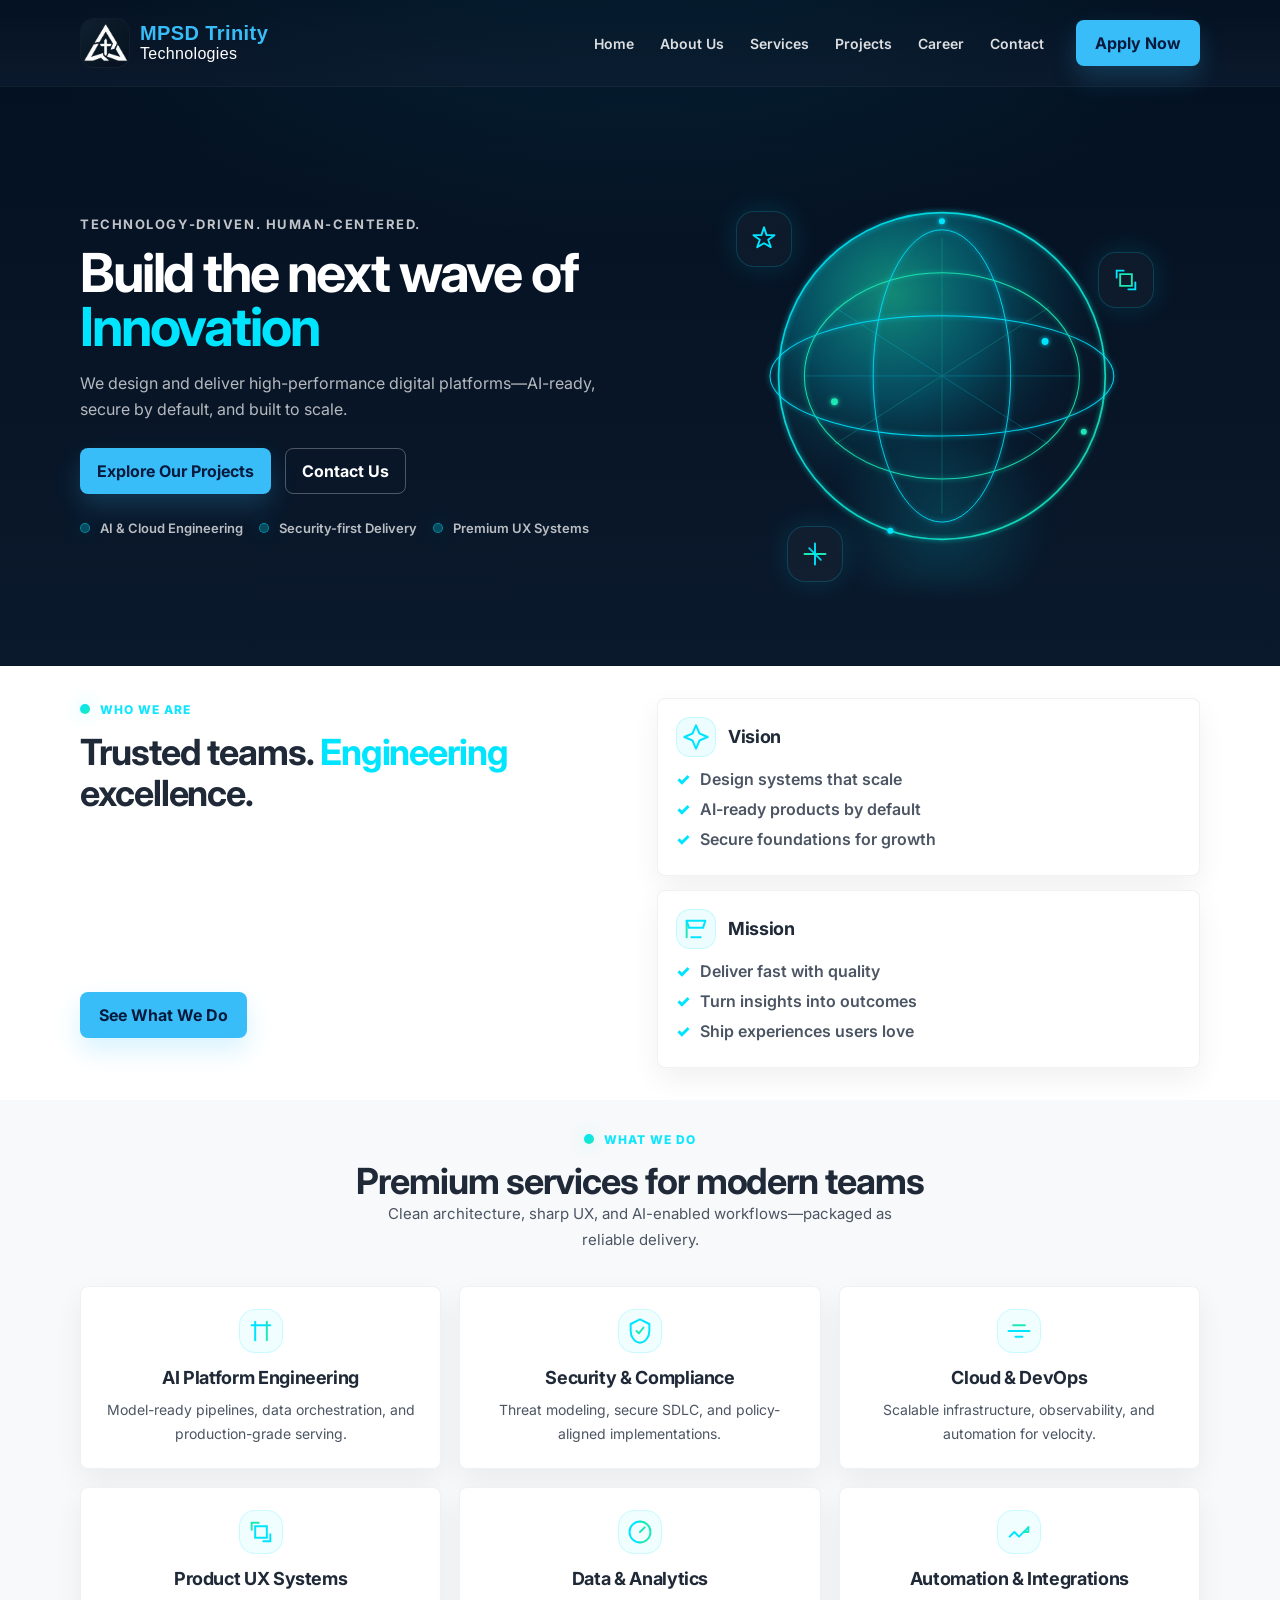
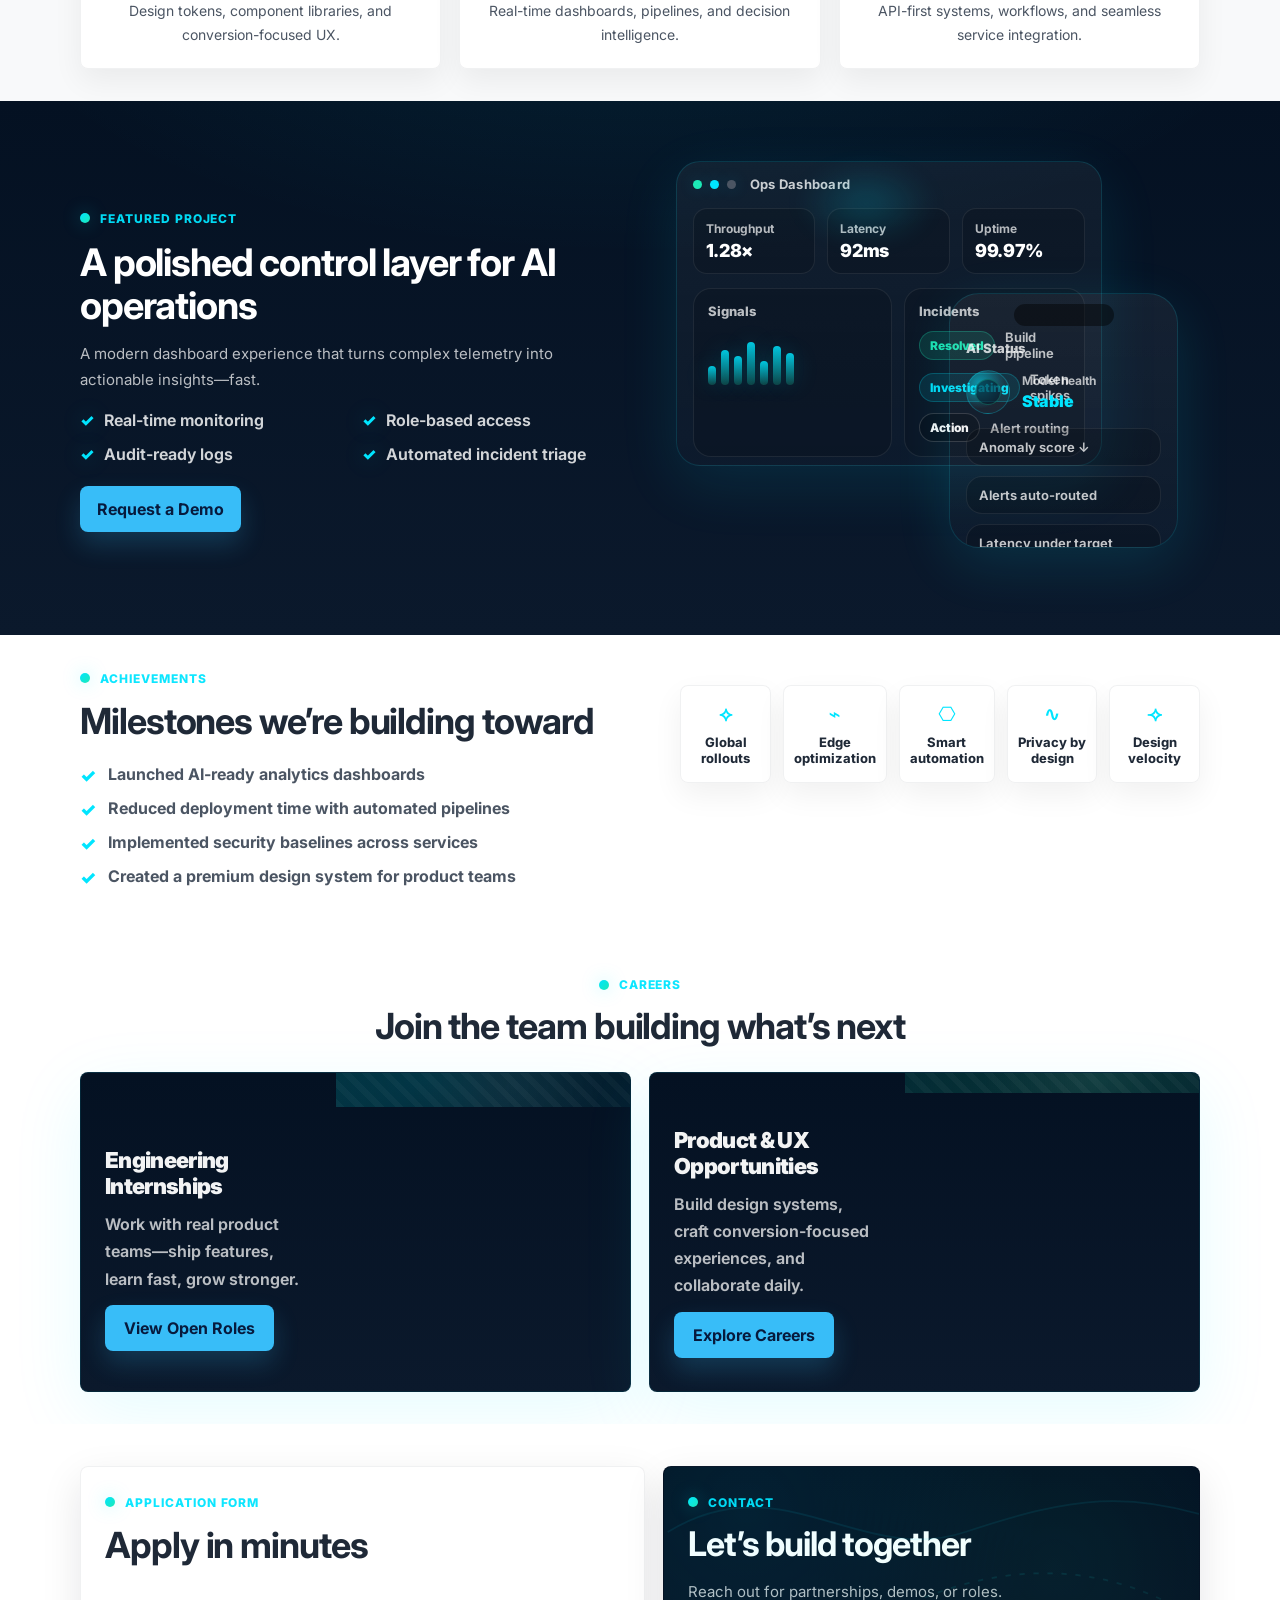
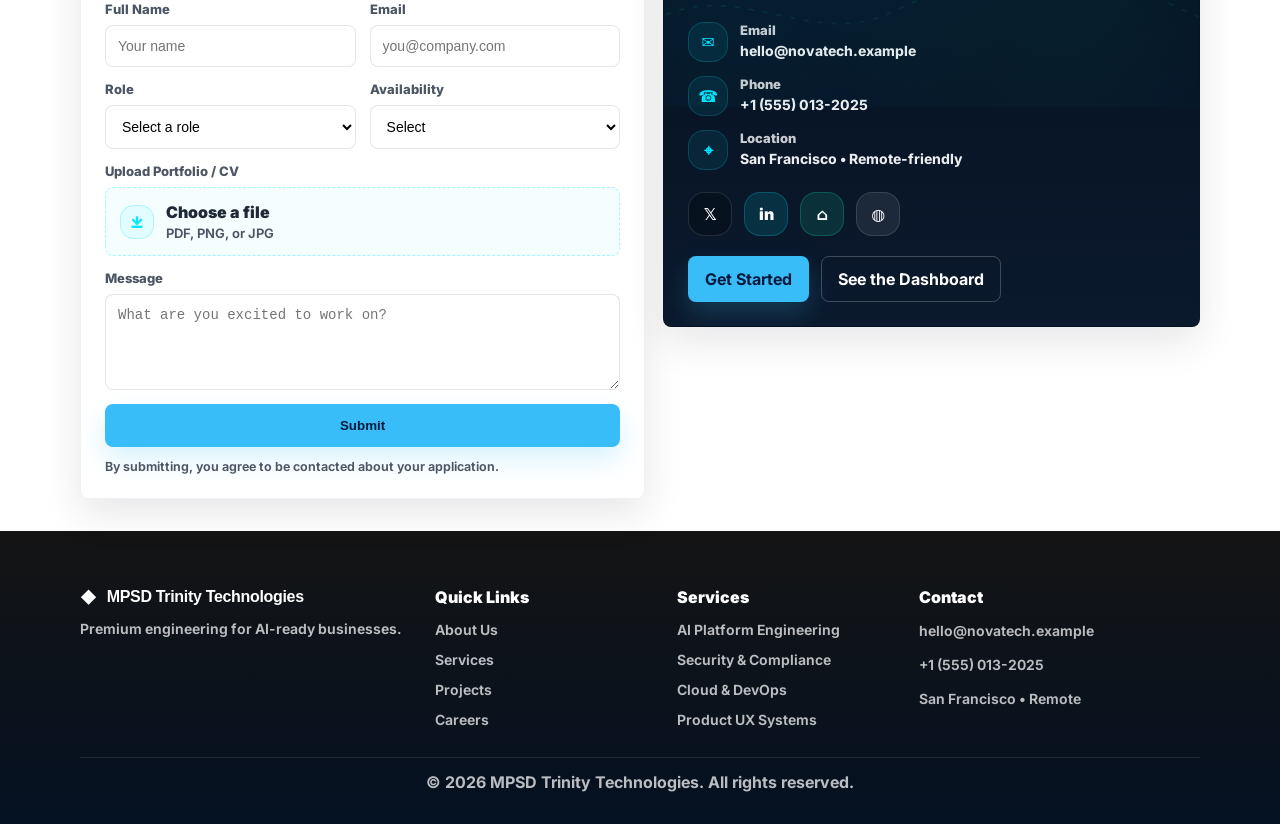
==== index.html @ 8c12c0b0 "Add files via upload" ====
<!doctype html>
<html lang="en">
<head>
  <meta charset="UTF-8" />
  <meta name="viewport" content="width=device-width, initial-scale=1.0" />
  <meta name="description" content="Technology-driven company — premium, clean, high-converting landing page." />

<title>NovaTech — Innovation Platform</title>

  <!-- Fonts -->
  <link rel="preconnect" href="https://fonts.googleapis.com" />
  <link rel="preconnect" href="https://fonts.gstatic.com" crossorigin />
  <link href="https://fonts.googleapis.com/css2?family=Inter:wght@400;500;600;700;800&display=swap" rel="stylesheet" />

  <link rel="stylesheet" href="./styles.css" />
</head>
<body>
  <!-- Header -->
  <header class="site-header section--dark" id="top">
    <div class="container header-inner">
      <!-- Mobile-first header: [Hamburger] [Logo placeholder] [Name] [Apply Now] -->
      <nav class="nav" aria-label="Primary">
        <button class="nav-toggle" type="button" aria-label="Open menu" aria-expanded="false">☰</button>

        <!-- Desktop menu -->
        <ul class="nav-links" role="list">
          <li><a href="#home" class="nav-link">Home</a></li>
          <li><a href="#about" class="nav-link">About Us</a></li>
          <li><a href="#services" class="nav-link">Services</a></li>
          <li><a href="#projects" class="nav-link">Projects</a></li>
          <li><a href="#careers" class="nav-link">Career</a></li>
          <li><a href="#contact" class="nav-link">Contact</a></li>
        </ul>
      </nav>

      <a class="brand" href="#home" aria-label="MPSD Trinity Technologies Home">
        <img class="brand-logo-img" src="logo.png" alt="NSPD Trinity Academy logo" />

        <span class="brand-name">
          <span class="brand-line brand-line--primary">MPSD Trinity</span>
          <span class="brand-line brand-line--secondary">Technologies</span>
        </span>
      </a>


      <a class="btn btn--primary btn--header" href="#apply">Apply Now</a>
    </div>
  </header>


  <!-- Hero -->
  <section class="section section--dark" id="home">
    <div class="container hero">
      <div class="hero-left">
        <div class="kicker">Technology-driven. Human-centered.</div>
        <h1 class="hero-title">
          Build the next wave of <span class="accent">Innovation</span>
        </h1>
        <p class="hero-subtitle">
          We design and deliver high-performance digital platforms—AI-ready, secure by default, and built to scale.
        </p>

        <div class="hero-actions">
          <a class="btn btn--primary" href="#projects">Explore Our Projects</a>
          <a class="btn btn--ghost" href="#contact">Contact Us</a>
        </div>

        <div class="hero-trust" aria-label="Highlights">
          <div class="trust-item"><span class="trust-dot" aria-hidden="true"></span>AI & Cloud Engineering</div>
          <div class="trust-item"><span class="trust-dot" aria-hidden="true"></span>Security-first Delivery</div>
          <div class="trust-item"><span class="trust-dot" aria-hidden="true"></span>Premium UX Systems</div>
        </div>
      </div>

      <div class="hero-right" aria-label="Glowing tech graphic">
        <div class="globe-wrap">
          <!-- Neon abstract globe + orbit lines -->
          <svg class="globe" viewBox="0 0 600 600" role="img" aria-label="Globe graphic">
            <defs>
              <radialGradient id="g1" cx="35%" cy="25%" r="70%">
                <stop offset="0%" stop-color="#1DE9B6" stop-opacity="0.55" />
                <stop offset="45%" stop-color="#00E5FF" stop-opacity="0.25" />
                <stop offset="100%" stop-color="#041122" stop-opacity="0" />
              </radialGradient>
              <linearGradient id="stroke" x1="0" y1="0" x2="1" y2="1">
                <stop offset="0%" stop-color="#00E5FF" />
                <stop offset="100%" stop-color="#1DE9B6" />
              </linearGradient>
              <filter id="glow">
                <feGaussianBlur stdDeviation="3" result="blur" />
                <feMerge>
                  <feMergeNode in="blur" />
                  <feMergeNode in="SourceGraphic" />
                </feMerge>
              </filter>
            </defs>

            <circle cx="300" cy="300" r="190" fill="url(#g1)" />
            <circle cx="300" cy="300" r="190" fill="none" stroke="url(#stroke)" stroke-width="2" opacity="0.9" filter="url(#glow)" />

            <!-- Latitude/longitude rings -->
            <g opacity="0.9" filter="url(#glow)">
              <ellipse cx="300" cy="300" rx="200" ry="70" fill="none" stroke="#00E5FF" stroke-width="1.2" />
              <ellipse cx="300" cy="300" rx="160" ry="120" fill="none" stroke="#1DE9B6" stroke-width="1.2" />
              <ellipse cx="300" cy="300" rx="80" ry="170" fill="none" stroke="#00E5FF" stroke-width="1.1" />
            </g>

            <!-- Orbit particles -->
            <g filter="url(#glow)">
              <circle cx="420" cy="260" r="4" fill="#00E5FF" />
              <circle cx="175" cy="330" r="4" fill="#1DE9B6" />
              <circle cx="300" cy="120" r="3.5" fill="#00E5FF" />
              <circle cx="465" cy="365" r="3.5" fill="#1DE9B6" />
              <circle cx="240" cy="480" r="3.5" fill="#00E5FF" />
            </g>

            <!-- Tech grid -->
            <g opacity="0.25">
              <path d="M140 300H460" stroke="#00E5FF" stroke-width="1" />
              <path d="M300 140V460" stroke="#1DE9B6" stroke-width="1" />
              <path d="M175 220L425 380" stroke="#00E5FF" stroke-width="1" />
              <path d="M425 220L175 380" stroke="#1DE9B6" stroke-width="1" />
            </g>
          </svg>

          <!-- Floating AI/tech icons -->
          <div class="float-icon i-1" aria-hidden="true">
            <svg width="28" height="28" viewBox="0 0 24 24" fill="none" xmlns="http://www.w3.org/2000/svg">
              <path d="M12 2l2.2 6.7H21l-5.4 3.9L17.8 19 12 15.6 6.2 19l2.2-6.4L3 8.7h6.8L12 2z" stroke="#00E5FF" stroke-width="1.6" stroke-linejoin="round" />
            </svg>
          </div>
          <div class="float-icon i-2" aria-hidden="true">
            <svg width="28" height="28" viewBox="0 0 24 24" fill="none" xmlns="http://www.w3.org/2000/svg">
              <path d="M7 7h10v10H7V7z" stroke="#1DE9B6" stroke-width="1.6" />
              <path d="M4 10V4h6" stroke="#00E5FF" stroke-width="1.6" stroke-linecap="round" />
              <path d="M20 14v6h-6" stroke="#00E5FF" stroke-width="1.6" stroke-linecap="round" />
            </svg>
          </div>
          <div class="float-icon i-3" aria-hidden="true">
            <svg width="28" height="28" viewBox="0 0 24 24" fill="none" xmlns="http://www.w3.org/2000/svg">
              <path d="M12 3v18" stroke="#00E5FF" stroke-width="1.6" stroke-linecap="round" />
              <path d="M3 12h18" stroke="#1DE9B6" stroke-width="1.6" stroke-linecap="round" />
              <path d="M7 7l10 10" stroke="#00E5FF" stroke-width="1.6" stroke-linecap="round" opacity="0.9" />
            </svg>
          </div>

          <!-- subtle neon base -->
          <div class="neon-base" aria-hidden="true"></div>
        </div>
      </div>
    </div>
  </section>

  <!-- About Us -->
  <section class="section section--light" id="about">
    <div class="container about">
      <div class="about-left">
        <div class="section-label"><span class="accent-dot"></span> Who We Are</div>
        <h2 class="section-title section-title--dark">
          Trusted teams. <span class="accent">Engineering</span> excellence.
        </h2>
        <p class="body body--dark">
          We’re a technology-driven company focused on building modern platforms and products.
          Our approach blends premium design, pragmatic architecture, and AI-ready engineering.
        </p>
        <p class="body body--dark">
          From discovery to launch, we help organizations move faster—without compromising security, reliability, or user experience.
        </p>

        <div class="about-actions">
          <a class="btn btn--primary" href="#services">See What We Do</a>
        </div>
      </div>

      <div class="about-right" role="list" aria-label="Vision and Mission cards">
        <div class="info-card">
          <div class="info-card-top">
            <div class="line-icon" aria-hidden="true">
              <svg width="28" height="28" viewBox="0 0 24 24" fill="none" xmlns="http://www.w3.org/2000/svg">
                <path d="M12 2l3 7 7 3-7 3-3 7-3-7-7-3 7-3 3-7z" stroke="#00E5FF" stroke-width="1.7" stroke-linejoin="round" />
              </svg>
            </div>
            <h3 class="info-card-title">Vision</h3>
          </div>
          <ul class="check-list">
            <li><span class="check">✓</span>Design systems that scale</li>
            <li><span class="check">✓</span>AI-ready products by default</li>
            <li><span class="check">✓</span>Secure foundations for growth</li>
          </ul>
        </div>

        <div class="info-card">
          <div class="info-card-top">
            <div class="line-icon" aria-hidden="true">
              <svg width="28" height="28" viewBox="0 0 24 24" fill="none" xmlns="http://www.w3.org/2000/svg">
                <path d="M4 19V5" stroke="#1DE9B6" stroke-width="1.7" stroke-linecap="round"/>
                <path d="M4 5h16l-2 6H6l-2-6z" stroke="#00E5FF" stroke-width="1.7" stroke-linejoin="round"/>
                <path d="M8 19h8" stroke="#00E5FF" stroke-width="1.7" stroke-linecap="round"/>
              </svg>
            </div>
            <h3 class="info-card-title">Mission</h3>
          </div>
          <ul class="check-list">
            <li><span class="check">✓</span>Deliver fast with quality</li>
            <li><span class="check">✓</span>Turn insights into outcomes</li>
            <li><span class="check">✓</span>Ship experiences users love</li>
          </ul>
        </div>
      </div>
    </div>
  </section>

  <!-- Services -->
  <section class="section section--offwhite" id="services">
    <div class="container">
      <div class="center-head">
        <div class="section-label section-label--center"><span class="accent-dot"></span> What We Do</div>
        <h2 class="section-title section-title--dark">Premium services for modern teams</h2>
        <p class="body body--dark" style="max-width: 62ch; margin: 0 auto;">
          Clean architecture, sharp UX, and AI-enabled workflows—packaged as reliable delivery.
        </p>
      </div>

      <div class="grid-3 services-grid" role="list" aria-label="Services">
        <div class="feature-card" role="listitem">
          <div class="line-icon line-icon--c">
            <svg width="28" height="28" viewBox="0 0 24 24" fill="none" xmlns="http://www.w3.org/2000/svg">
              <path d="M4 7h16M7 4v16" stroke="#00E5FF" stroke-width="1.7" stroke-linecap="round"/>
              <path d="M17 4v16" stroke="#1DE9B6" stroke-width="1.7" stroke-linecap="round"/>
            </svg>
          </div>
          <h3 class="feature-title">AI Platform Engineering</h3>
          <p class="feature-desc">Model-ready pipelines, data orchestration, and production-grade serving.</p>
        </div>

        <div class="feature-card" role="listitem">
          <div class="line-icon line-icon--c">
            <svg width="28" height="28" viewBox="0 0 24 24" fill="none" xmlns="http://www.w3.org/2000/svg">
              <path d="M12 2l8 4v6c0 5-3.5 10-8 10S4 17 4 12V6l8-4z" stroke="#00E5FF" stroke-width="1.7" stroke-linejoin="round"/>
              <path d="M9 12l2 2 4-5" stroke="#1DE9B6" stroke-width="1.7" stroke-linecap="round" stroke-linejoin="round"/>
            </svg>
          </div>
          <h3 class="feature-title">Security & Compliance</h3>
          <p class="feature-desc">Threat modeling, secure SDLC, and policy-aligned implementations.</p>
        </div>

        <div class="feature-card" role="listitem">
          <div class="line-icon line-icon--c">
            <svg width="28" height="28" viewBox="0 0 24 24" fill="none" xmlns="http://www.w3.org/2000/svg">
              <path d="M3 12h18" stroke="#00E5FF" stroke-width="1.7" stroke-linecap="round"/>
              <path d="M7 7h10" stroke="#1DE9B6" stroke-width="1.7" stroke-linecap="round"/>
              <path d="M9 17h6" stroke="#00E5FF" stroke-width="1.7" stroke-linecap="round"/>
            </svg>
          </div>
          <h3 class="feature-title">Cloud & DevOps</h3>
          <p class="feature-desc">Scalable infrastructure, observability, and automation for velocity.</p>
        </div>

        <div class="feature-card" role="listitem">
          <div class="line-icon line-icon--c">
            <svg width="28" height="28" viewBox="0 0 24 24" fill="none" xmlns="http://www.w3.org/2000/svg">
              <path d="M7 7h10v10H7V7z" stroke="#00E5FF" stroke-width="1.7"/>
              <path d="M4 10V4h6" stroke="#1DE9B6" stroke-width="1.7" stroke-linecap="round"/>
              <path d="M20 14v6h-6" stroke="#00E5FF" stroke-width="1.7" stroke-linecap="round"/>
            </svg>
          </div>
          <h3 class="feature-title">Product UX Systems</h3>
          <p class="feature-desc">Design tokens, component libraries, and conversion-focused UX.</p>
        </div>

        <div class="feature-card" role="listitem">
          <div class="line-icon line-icon--c">
            <svg width="28" height="28" viewBox="0 0 24 24" fill="none" xmlns="http://www.w3.org/2000/svg">
              <path d="M12 3a9 9 0 0 0 0 18" stroke="#00E5FF" stroke-width="1.7" stroke-linecap="round"/>
              <path d="M12 3a9 9 0 0 1 0 18" stroke="#1DE9B6" stroke-width="1.7" stroke-linecap="round"/>
              <path d="M12 12l4-4" stroke="#1DE9B6" stroke-width="1.7" stroke-linecap="round"/>
            </svg>
          </div>
          <h3 class="feature-title">Data & Analytics</h3>
          <p class="feature-desc">Real-time dashboards, pipelines, and decision intelligence.</p>
        </div>

        <div class="feature-card" role="listitem">
          <div class="line-icon line-icon--c">
            <svg width="28" height="28" viewBox="0 0 24 24" fill="none" xmlns="http://www.w3.org/2000/svg">
              <path d="M4 16l4-4 4 4 8-8" stroke="#00E5FF" stroke-width="1.7" stroke-linecap="round" stroke-linejoin="round"/>
              <path d="M20 8v4h-4" stroke="#1DE9B6" stroke-width="1.7" stroke-linecap="round" stroke-linejoin="round"/>
            </svg>
          </div>
          <h3 class="feature-title">Automation & Integrations</h3>
          <p class="feature-desc">API-first systems, workflows, and seamless service integration.</p>
        </div>
      </div>
    </div>
  </section>

  <!-- Featured Project -->
  <section class="section section--dark" id="projects">
    <div class="container project">
      <div class="project-left">
        <div class="section-label"><span class="accent-dot"></span> Featured Project</div>
        <h2 class="section-title">A polished control layer for AI operations</h2>
        <p class="body body--light">
          A modern dashboard experience that turns complex telemetry into actionable insights—fast.
        </p>

        <div class="bullet-grid" role="list" aria-label="Project benefits">
          <div class="bullet-item"><span class="check check--glow">✓</span>Real-time monitoring</div>
          <div class="bullet-item"><span class="check check--glow">✓</span>Role-based access</div>
          <div class="bullet-item"><span class="check check--glow">✓</span>Audit-ready logs</div>
          <div class="bullet-item"><span class="check check--glow">✓</span>Automated incident triage</div>
        </div>

        <div class="project-actions">
          <a class="btn btn--primary" href="#apply">Request a Demo</a>
        </div>
      </div>

      <div class="project-right" aria-label="Product mockup">
        <div class="mockup-stack">
          <div class="mockup laptop" aria-hidden="true">
            <div class="mockup-topbar">
              <span class="dot" style="background:#1DE9B6"></span>
              <span class="dot" style="background:#00E5FF"></span>
              <span class="dot" style="background:#4B5563"></span>
              <div class="mockup-title">Ops Dashboard</div>
            </div>
            <div class="mockup-body">
              <div class="dash-row">
                <div class="metric">
                  <div class="metric-label">Throughput</div>
                  <div class="metric-value">1.28×</div>
                </div>
                <div class="metric">
                  <div class="metric-label">Latency</div>
                  <div class="metric-value">92ms</div>
                </div>
                <div class="metric">
                  <div class="metric-label">Uptime</div>
                  <div class="metric-value">99.97%</div>
                </div>
              </div>

              <div class="dash-panels">
                <div class="panel panel--chart">
                  <div class="panel-title">Signals</div>
                  <div class="spark">
                    <span></span><span></span><span></span><span></span><span></span><span></span><span></span>
                  </div>
                </div>
                <div class="panel panel--list">
                  <div class="panel-title">Incidents</div>
                  <ul class="panel-list" role="list">
                    <li><span class="pill pill--good">Resolved</span> Build pipeline</li>
                    <li><span class="pill pill--warn">Investigating</span> Token spikes</li>
                    <li><span class="pill pill--bad">Action</span> Alert routing</li>
                  </ul>
                </div>
              </div>
            </div>
          </div>

          <div class="mockup phone" aria-hidden="true">
            <div class="phone-notch"></div>
            <div class="phone-screen">
              <div class="phone-head">AI Status</div>
              <div class="phone-row">
                <div class="ring">
                  <div class="ring-inner"></div>
                </div>
                <div>
                  <div class="phone-k">Model health</div>
                  <div class="phone-v"><span class="accent">Stable</span></div>
                </div>
              </div>
              <div class="phone-cards">
                <div class="mini-card">Anomaly score ↓</div>
                <div class="mini-card">Alerts auto-routed</div>
                <div class="mini-card">Latency under target</div>
              </div>
            </div>
          </div>

          <div class="mockup-glow" aria-hidden="true"></div>
        </div>
      </div>
    </div>
  </section>

  <!-- Achievements / Milestones -->
  <section class="section section--light" id="milestones">
    <div class="container milestones">
      <div class="milestones-left">
        <div class="section-label"><span class="accent-dot"></span> Achievements</div>
        <h2 class="section-title section-title--dark">Milestones we’re building toward</h2>
        <div class="milestone-list" role="list" aria-label="Current milestones">
          <div class="milestone"><span class="check">✓</span>Launched AI-ready analytics dashboards</div>
          <div class="milestone"><span class="check">✓</span>Reduced deployment time with automated pipelines</div>
          <div class="milestone"><span class="check">✓</span>Implemented security baselines across services</div>
          <div class="milestone"><span class="check">✓</span>Created a premium design system for product teams</div>
        </div>

        <div class="milestones-note body body--dark">
          Outcomes matter: speed, reliability, and conversion-ready experiences.
        </div>
      </div>

      <div class="milestones-right" role="list" aria-label="Future goals">
        <div class="grid-5 goals-grid">
          <div class="goal-card" role="listitem">
            <div class="goal-icon" aria-hidden="true">⟡</div>
            <div class="goal-text">Global rollouts</div>
          </div>
          <div class="goal-card" role="listitem">
            <div class="goal-icon" aria-hidden="true">⌁</div>
            <div class="goal-text">Edge optimization</div>
          </div>
          <div class="goal-card" role="listitem">
            <div class="goal-icon" aria-hidden="true">⎔</div>
            <div class="goal-text">Smart automation</div>
          </div>
          <div class="goal-card" role="listitem">
            <div class="goal-icon" aria-hidden="true">∿</div>
            <div class="goal-text">Privacy by design</div>
          </div>
          <div class="goal-card" role="listitem">
            <div class="goal-icon" aria-hidden="true">⟢</div>
            <div class="goal-text">Design velocity</div>
          </div>
        </div>
      </div>
    </div>
  </section>

  <!-- Careers & Internships -->
  <section class="section section--light" id="careers">
    <div class="container careers">
      <div class="center-head" style="margin-bottom: 18px;">
        <div class="section-label section-label--center"><span class="accent-dot"></span> Careers</div>
        <h2 class="section-title section-title--dark">Join the team building what’s next</h2>
      </div>

      <div class="two-cards">
        <div class="career-card">
          <div class="career-media" aria-hidden="true">
            <!-- Lifestyle image placeholder (gradient + noise feel) -->
            <div class="media-overlay"></div>
          </div>
          <div class="career-content">
            <div class="career-title">Engineering Internships</div>
            <div class="career-desc">Work with real product teams—ship features, learn fast, grow stronger.</div>
            <a class="btn btn--primary" href="#apply">View Open Roles</a>
          </div>
        </div>

        <div class="career-card">
          <div class="career-media career-media--alt" aria-hidden="true">
            <div class="media-overlay"></div>
          </div>
          <div class="career-content">
            <div class="career-title">Product & UX Opportunities</div>
            <div class="career-desc">Build design systems, craft conversion-focused experiences, and collaborate daily.</div>
            <a class="btn btn--primary" href="#apply">Explore Careers</a>
          </div>
        </div>
      </div>
    </div>
  </section>

  <!-- Application + Contact -->
  <section class="section section--light" id="contact">
    <div class="container contact-wrap">
      <div class="contact-grid">
        <!-- Form -->
        <div class="contact-panel">
          <div class="section-label"><span class="accent-dot"></span> Application Form</div>
          <h2 class="section-title section-title--dark">Apply in minutes</h2>
          <p class="body body--dark" style="margin-top: -6px;">Tell us what you’re building toward.</p>

          <form class="form" id="apply" action="#" method="post">
            <div class="form-row">
              <label class="field">
                <span class="field-label">Full Name</span>
                <input class="input" type="text" name="name" placeholder="Your name" required />
              </label>
              <label class="field">
                <span class="field-label">Email</span>
                <input class="input" type="email" name="email" placeholder="you@company.com" required />
              </label>
            </div>

            <div class="form-row">
              <label class="field">
                <span class="field-label">Role</span>
                <select class="input" name="role" required>
                  <option value="">Select a role</option>
                  <option>Engineering Internship</option>
                  <option>Product & UX</option>
                  <option>Data & Analytics</option>
                  <option>Cloud / DevOps</option>
                </select>
              </label>

              <label class="field">
                <span class="field-label">Availability</span>
                <select class="input" name="availability" required>
                  <option value="">Select</option>
                  <option>Immediate</option>
                  <option>1–2 months</option>
                  <option>3+ months</option>
                </select>
              </label>
            </div>

            <label class="field">
              <span class="field-label">Upload Portfolio / CV</span>
              <div class="upload">
                <input class="upload-input" type="file" name="file" accept="image/*,.pdf" />
                <div class="upload-ui">
                  <div class="upload-icon" aria-hidden="true">⤓</div>
                  <div>
                    <div class="upload-title">Choose a file</div>
                    <div class="upload-sub">PDF, PNG, or JPG</div>
                  </div>
                </div>
              </div>
            </label>

            <label class="field">
              <span class="field-label">Message</span>
              <textarea class="input textarea" name="message" placeholder="What are you excited to work on?" rows="4"></textarea>
            </label>

            <button class="btn btn--primary btn--full" type="submit">Submit</button>

            <div class="form-footnote">By submitting, you agree to be contacted about your application.</div>
          </form>
        </div>

        <!-- Contact -->
        <div class="contact-panel contact-panel--alt" aria-label="Contact information">
          <div class="watermark" aria-hidden="true"></div>
          <div class="section-label"><span class="accent-dot"></span> Contact</div>
          <h2 class="section-title section-title--dark">Let’s build together</h2>
          <p class="body body--dark">Reach out for partnerships, demos, or roles.</p>

          <div class="contact-lines">
            <div class="contact-line">
              <span class="contact-icon" aria-hidden="true">✉</span>
              <div>
                <div class="contact-k">Email</div>
                <div class="contact-v">hello@novatech.example</div>
              </div>
            </div>
            <div class="contact-line">
              <span class="contact-icon" aria-hidden="true">☎</span>
              <div>
                <div class="contact-k">Phone</div>
                <div class="contact-v">+1 (555) 013-2025</div>
              </div>
            </div>
            <div class="contact-line">
              <span class="contact-icon" aria-hidden="true">⌖</span>
              <div>
                <div class="contact-k">Location</div>
                <div class="contact-v">San Francisco • Remote-friendly</div>
              </div>
            </div>
          </div>

          <div class="social" aria-label="Social links">
            <a class="social-btn s1" href="#" aria-label="Twitter">
              <span aria-hidden="true">𝕏</span>
            </a>
            <a class="social-btn s2" href="#" aria-label="LinkedIn">
              <span aria-hidden="true">in</span>
            </a>
            <a class="social-btn s3" href="#" aria-label="GitHub">
              <span aria-hidden="true">⌂</span>
            </a>
            <a class="social-btn s4" href="#" aria-label="Dribbble">
              <span aria-hidden="true">◍</span>
            </a>
          </div>

          <div class="contact-cta">
            <a class="btn btn--primary" href="#apply">Get Started</a>
            <a class="btn btn--ghost" href="#projects">See the Dashboard</a>
          </div>
        </div>
      </div>
    </div>
  </section>

  <!-- Footer -->
  <footer class="footer section--dark" aria-label="Footer">
    <div class="container footer-inner">
      <div class="footer-grid">
        <div class="footer-col">
          <div class="brand brand--footer">
            <span class="brand-mark" aria-hidden="true">◆</span>
            <span class="brand-name">MPSD Trinity Technologies</span>
          </div>
          <p class="footer-text">Premium engineering for AI-ready businesses.</p>
        </div>

        <div class="footer-col">
          <div class="footer-title">Quick Links</div>
          <ul class="footer-links" role="list">
            <li><a href="#about">About Us</a></li>
            <li><a href="#services">Services</a></li>
            <li><a href="#projects">Projects</a></li>
            <li><a href="#careers">Careers</a></li>
          </ul>
        </div>

        <div class="footer-col">
          <div class="footer-title">Services</div>
          <ul class="footer-links" role="list">
            <li><a href="#services">AI Platform Engineering</a></li>
            <li><a href="#services">Security & Compliance</a></li>
            <li><a href="#services">Cloud & DevOps</a></li>
            <li><a href="#services">Product UX Systems</a></li>
          </ul>
        </div>

        <div class="footer-col">
          <div class="footer-title">Contact</div>
          <div class="footer-text">hello@novatech.example</div>
          <div class="footer-text">+1 (555) 013-2025</div>
          <div class="footer-text">San Francisco • Remote</div>
        </div>
      </div>

      <div class="footer-bottom">
        <div class="footer-border" aria-hidden="true"></div>
        <div class="copyright">© <span id="year"></span> MPSD Trinity Technologies. All rights reserved.</div>
      </div>
    </div>
  </footer>

  <script src="./script.js"></script>
</body>
</html>
---- styles.css ----
/* NovaTech Landing Page — Global Design System */
:root{
  --navy-900:#041122;
  --navy-800:#0B192C;
  --white:#FFFFFF;
  --offwhite:#F8F9FA;
  --text-dark:#1F2937;
  --text-mid:#4B5563;
  --cyan:#00E5FF;
  --teal:#1DE9B6;

  --radius:8px;
  --shadow-soft: 0 14px 40px rgba(2, 12, 27, 0.10);
  --shadow-soft-2: 0 10px 28px rgba(2, 12, 27, 0.12);
  --shadow-card: 0 12px 30px rgba(0,0,0,0.06);

  --container: 1120px;
}

*{ box-sizing:border-box; }
html,body{ height:100%; }
body{
  margin:0;
  font-family: Inter, Roboto, Montserrat, system-ui, -apple-system, Segoe UI, Arial, sans-serif;
  color: var(--text-dark);
  background: var(--white);
}

.brand-name,
.brand-line{
  font-family: Orbitron, sans-serif;
}


a{ color:inherit; text-decoration:none; }

.section{ padding: 32px 0; position: relative; }
.section--dark{
  background: radial-gradient(1200px 500px at 50% -120px, rgba(0,229,255,0.08), transparent 55%),
              linear-gradient(180deg, var(--navy-900) 0%, var(--navy-800) 100%);
  color: var(--white);
}
.section--light{ background: var(--white); }
.section--offwhite{ background: var(--offwhite); }

.container{
  width: min(var(--container), calc(100% - 40px));
  margin: 0 auto;
}

/* Header */
.site-header{
  position: sticky;
  top: 0;
  z-index: 50;
  box-shadow: 0 1px 0 rgba(255,255,255,0.06);
}





.brand{
  display:flex;
  align-items:center;
  gap: 10px;
  font-weight: 800;
  letter-spacing: -0.02em;
  color: var(--white);
}

/* Logo placeholder (empty box until you add logo) */
.brand-logo-img {
    width: 50px;
    height: 50px;
    border-radius: 14px;
    background: rgba(255, 255, 255, 0.04);
    object-fit: contain;
    padding: 1px;
}


.brand-name{ font-size: 16px; line-height: 1.1; display:flex; flex-direction:column; align-items:flex-start; }

.brand-line{ font-weight: 900; letter-spacing: -0.02em; }
.brand-line--primary{
  color: #38BDF8;
  font-size: 20px;
  line-height: 1.15;
  font-weight: 700;
  letter-spacing: 0.02em;
}

.brand-line--secondary{
  color: #FFFFFF;
  font-size: 16px;
  line-height: 1.15;
  font-weight: 500;
  letter-spacing: 0.02em;
}




.nav{ display:flex; align-items:center; gap: 16px; }
.nav-toggle{
  display:none;
  background: transparent;
  border: 1px solid rgba(255,255,255,0.18);
  color: var(--white);
  border-radius: 10px;
  padding: 10px 12px;
}

.nav-links{
  list-style:none;
  display:flex;
  gap: 24px;
  margin:0;
  padding:0;
}
.nav-link{
  color: rgba(255,255,255,0.86);
  font-weight: 600;
  font-size: 14px;
  padding: 10px 2px;
  transition: color .15s ease;
}
.nav-link:hover{ color: var(--white); }

.btn{
  border-radius: var(--radius);
  font-weight: 700;
  display:inline-flex;
  align-items:center;
  justify-content:center;
  padding: 12px 16px;
  gap: 10px;
  border: 1px solid transparent;
  transition: transform .12s ease, box-shadow .12s ease, background-color .12s ease, border-color .12s ease;
}
.btn:hover{ transform: translateY(-1px); }
.btn--primary{
  background: #38BDF8;
  color: #071A3D;
  box-shadow: 0 12px 26px rgba(56,189,248,0.20);
}

.btn--ghost{
  background: transparent;
  border-color: rgba(255,255,255,0.25);
  color: var(--white);
}
.btn--header{
  padding: 12px 18px;
}
.btn--full{ width:100%; padding: 13px 16px; }

/* Header layout helpers (desktop-first). */
.header-inner{
  display:flex;
  align-items:center;
  gap: 12px;
  min-height: 86px;
  padding-top: 10px;
  padding-bottom: 10px;
}



.nav{
  flex: 0 0 auto;
}

.brand{
  flex: 0 0 auto;
}

/* Keep everything in one row on desktop. */
.header-inner{
  flex-wrap: nowrap;
}


/* Typography */
.kicker{
  color: rgba(255,255,255,0.75);
  font-weight: 700;
  font-size: 13px;
  letter-spacing: .12em;
  text-transform: uppercase;
}
.hero-title{
  margin: 14px 0 0;
  font-size: clamp(34px, 4.2vw, 54px);
  line-height: 1.02;
  letter-spacing: -0.04em;
}
.accent{ color: var(--cyan); }
.hero-subtitle{
  margin: 16px 0 0;
  color: rgba(255,255,255,0.70);
  font-size: 16px;
  line-height: 1.6;
  max-width: 54ch;
}

.body{ color: var(--text-mid); font-size: 15px; line-height: 1.7; }
.body--dark{ color: rgba(255,255,255,0.72); }

.section-label{
  display:inline-flex;
  align-items:center;
  gap: 10px;
  color: rgba(0,229,255,0.95);
  font-weight: 800;
  letter-spacing: .08em;
  text-transform: uppercase;
  font-size: 12px;
}
.accent-dot{
  width: 10px;
  height: 10px;
  border-radius: 999px;
  background: linear-gradient(135deg, var(--cyan), var(--teal));
  box-shadow: 0 0 18px rgba(0,229,255,0.35);
}
.section-label--center{ justify-content:center; display:flex; }

.section-title{ margin: 14px 0 0; font-size: 36px; line-height: 1.12; letter-spacing: -0.03em; }
.section-title--dark{ color: var(--text-dark); }

.center-head{ text-align:center; }

/* Hero layout */
.hero{ display:grid; grid-template-columns: 1.05fr 0.95fr; gap: 34px; align-items:center; }
.hero-left{ padding: 8px 0; }
.hero-actions{ display:flex; gap: 14px; margin-top: 26px; flex-wrap: wrap; }

.hero-actions .btn--ghost{ border-color: rgba(255,255,255,0.28); }

.hero-trust{ display:flex; gap: 16px; flex-wrap:wrap; margin-top: 26px; }
.trust-item{
  display:flex;
  align-items:center;
  gap: 10px;
  color: rgba(255,255,255,0.72);
  font-weight: 600;
  font-size: 13px;
}
.trust-dot{
  width: 10px;
  height: 10px;
  border-radius: 999px;
  background: rgba(0,229,255,0.25);
  border: 1px solid rgba(0,229,255,0.4);
  box-shadow: 0 0 20px rgba(0,229,255,0.18);
}

.hero-right{ position: relative; min-height: 420px; }
.globe-wrap{ position: relative; width: 100%; height: 100%; display:grid; place-items:center; }
.globe{ width: min(520px, 100%); height: auto; }
.neon-base{
  position:absolute;
  bottom: 46px;
  width: 340px;
  height: 140px;
  background: radial-gradient(circle at 50% 50%, rgba(0,229,255,0.18), transparent 60%);
  filter: blur(10px);
}

.float-icon{
  position:absolute;
  display:grid;
  place-items:center;
  width: 56px;
  height: 56px;
  border-radius: 18px;
  background: rgba(255,255,255,0.03);
  border: 1px solid rgba(0,229,255,0.18);
  box-shadow: 0 0 28px rgba(0,229,255,0.14);
}
.i-1{ left: 10%; top: 18%; }
.i-2{ right: 9%; top: 26%; }
.i-3{ left: 20%; bottom: 10%; }

/* About */
.about{ display:grid; grid-template-columns: 1fr 1fr; gap: 34px; align-items:start; }
.about-left .section-label{ margin-top: 4px; }
.about-actions{ margin-top: 22px; }
.about-left .btn--primary{ padding: 12px 18px; }

.about-right{ display:flex; flex-direction:column; gap: 14px; }
.info-card{
  background: #fff;
  border-radius: var(--radius);
  border: 1px solid rgba(4,17,34,0.06);
  box-shadow: var(--shadow-card);
  padding: 18px 18px 16px;
}
.info-card-top{ display:flex; align-items:center; gap: 12px; }
.line-icon{
  width: 40px;
  height: 40px;
  border-radius: 14px;
  background: rgba(0,229,255,0.07);
  border: 1px solid rgba(0,229,255,0.18);
  display:grid; place-items:center;
}
.info-card-title{ margin: 0; font-size: 18px; letter-spacing: -0.02em; }

.check-list{ margin: 12px 0 0; padding: 0; list-style:none; }
.check-list li{ display:flex; align-items:center; gap: 10px; margin: 10px 0; color: var(--text-mid); font-weight: 600; }
.check{ color: var(--cyan); font-weight: 900; }

/* Services */
.section--offwhite .body--dark{ color: var(--text-mid); }

.services-grid{ margin-top: 34px; display:grid; grid-template-columns: repeat(3, 1fr); gap: 18px; }
.feature-card{
  background: rgba(255,255,255,0.92);
  border-radius: var(--radius);
  border: 1px solid rgba(4,17,34,0.06);
  box-shadow: var(--shadow-card);
  padding: 22px 18px;
  text-align:center;
}

.line-icon--c{
  margin: 0 auto;
  width: 44px;
  height: 44px;
  border-radius: 16px;
  background: rgba(0,229,255,0.06);
  border: 1px solid rgba(0,229,255,0.16);
  display:grid; place-items:center;
}
.feature-title{ margin: 14px 0 0; font-size: 18px; letter-spacing: -0.02em; }
.feature-desc{ margin: 10px 0 0; color: var(--text-mid); font-size: 14px; line-height: 1.7; }

/* Featured Project */
.project{ display:grid; grid-template-columns: 1fr 1fr; gap: 28px; align-items:center; }
.project-left .section-label{ margin-top: 6px; }
.project-left .section-title{ color: var(--white); font-size: 38px; }
.project-left .body--light{ color: rgba(255,255,255,0.72); }

.bullet-grid{ margin-top: 18px; display:grid; grid-template-columns: 1fr 1fr; gap: 14px 18px; }
.bullet-item{ color: rgba(255,255,255,0.82); font-weight: 650; display:flex; gap: 10px; align-items:flex-start; }
.check--glow{
  color: var(--cyan);
  text-shadow: 0 0 22px rgba(0,229,255,0.35);
}

.project-actions{ margin-top: 22px; }

/* Mockups */
.mockup-stack{ position: relative; width: 100%; height: 470px; }
.mockup-laptop{ }

.mockup{
  border-radius: 24px;
}

.mockup.laptop{
  position:absolute;
  left: 4%;
  top: 28px;
  width: 78%;
  height: 305px;
  background: linear-gradient(180deg, rgba(255,255,255,0.05), rgba(255,255,255,0.02));
  border: 1px solid rgba(0,229,255,0.14);
  box-shadow: 0 18px 60px rgba(0,229,255,0.10);
  overflow:hidden;
}

.mockup-topbar{ display:flex; gap: 8px; align-items:center; padding: 14px 16px; }
.dot{ width: 9px; height: 9px; border-radius: 999px; box-shadow: 0 0 16px rgba(0,229,255,0.18); }
.mockup-title{ margin-left: 6px; color: rgba(255,255,255,0.78); font-weight: 700; font-size: 13px; letter-spacing: .02em; }

.mockup-body{ padding: 0 16px 14px; }
.dash-row{ display:grid; grid-template-columns: repeat(3, 1fr); gap: 12px; margin-top: 2px; }
.metric{ padding: 12px 12px; border-radius: 14px; border: 1px solid rgba(255,255,255,0.08); background: rgba(0,0,0,0.15); }
.metric-label{ color: rgba(255,255,255,0.7); font-size: 12px; font-weight: 700; }
.metric-value{ margin-top: 4px; color: #fff; font-size: 18px; font-weight: 850; letter-spacing: -0.02em; }

.dash-panels{ display:grid; grid-template-columns: 1.05fr .95fr; gap: 12px; margin-top: 14px; }
.panel{ border-radius: 18px; border: 1px solid rgba(255,255,255,0.08); background: rgba(0,0,0,0.15); padding: 14px; }
.panel-title{ color: rgba(255,255,255,0.72); font-weight: 800; font-size: 13px; }

.spark{ display:flex; gap: 5px; align-items:flex-end; height: 56px; margin-top: 10px; }
.spark span{ width: 8px; border-radius: 8px; background: linear-gradient(180deg, rgba(0,229,255,0.85), rgba(29,233,182,0.2)); box-shadow: 0 0 24px rgba(0,229,255,0.18); height: 40%; }
.spark span:nth-child(1){ height: 34%; }
.spark span:nth-child(2){ height: 64%; }
.spark span:nth-child(3){ height: 52%; }
.spark span:nth-child(4){ height: 78%; }
.spark span:nth-child(5){ height: 44%; }
.spark span:nth-child(6){ height: 70%; }
.spark span:nth-child(7){ height: 58%; }
.spark span:nth-child(8){ height: 82%; }

.panel--list .panel-title{ margin-bottom: 10px; }
.panel-list{ list-style:none; padding:0; margin: 10px 0 0; display:flex; flex-direction:column; gap: 10px; }
.panel-list li{ color: rgba(255,255,255,0.72); font-weight: 650; font-size: 13px; display:flex; gap: 10px; align-items:center; }

.pill{ border-radius: 999px; padding: 6px 10px; font-weight: 850; font-size: 12px; }
.pill--good{ color: rgba(29,233,182,0.95); background: rgba(29,233,182,0.12); border: 1px solid rgba(29,233,182,0.25); }
.pill--warn{ color: rgba(0,229,255,0.95); background: rgba(0,229,255,0.10); border: 1px solid rgba(0,229,255,0.22); }
.pill--bad{ color: rgba(255,255,255,0.95); background: rgba(0,0,0,0.20); border: 1px solid rgba(255,255,255,0.16); }

.mockup.phone{
  position:absolute;
  right: 4%;
  top: 160px;
  width: 42%;
  height: 255px;
  border-radius: 30px;
  background: linear-gradient(180deg, rgba(255,255,255,0.06), rgba(255,255,255,0.02));
  border: 1px solid rgba(0,229,255,0.14);
  box-shadow: 0 16px 55px rgba(0,229,255,0.12);
  overflow:hidden;
}

.phone-notch{ width: 100px; height: 22px; border-radius: 999px; background: rgba(0,0,0,0.45); margin: 10px auto 0; }
.phone-screen{ padding: 14px 16px; }
.phone-head{ color: rgba(255,255,255,0.78); font-weight: 850; font-size: 13px; }
.phone-row{ display:flex; gap: 12px; align-items:center; margin-top: 14px; }
.ring{ width: 44px; height: 44px; border-radius: 999px; background: radial-gradient(circle at 30% 30%, rgba(0,229,255,0.55), rgba(0,0,0,0.0) 60%), rgba(255,255,255,0.03); border: 1px solid rgba(0,229,255,0.25); display:grid; place-items:center; }
.ring-inner{ width: 26px; height: 26px; border-radius: 999px; background: rgba(4,17,34,0.55); border: 1px solid rgba(29,233,182,0.25); }
.phone-k{ color: rgba(255,255,255,0.7); font-weight: 700; font-size: 12px; }
.phone-v{ margin-top: 3px; color: rgba(255,255,255,0.92); font-weight: 900; }

.phone-cards{ margin-top: 14px; display:flex; flex-direction:column; gap: 10px; }
.mini-card{ background: rgba(0,0,0,0.18); border: 1px solid rgba(255,255,255,0.08); border-radius: 16px; padding: 10px 12px; color: rgba(255,255,255,0.76); font-weight: 650; font-size: 13px; }

.mockup-glow{
  position:absolute;
  left: 18%;
  top: 0;
  width: 70%;
  height: 100%;
  background: radial-gradient(closest-side at 30% 15%, rgba(0,229,255,0.18), transparent 60%);
  filter: blur(10px);
  pointer-events:none;
}

/* Achievements */
.milestones{ display:grid; grid-template-columns: 1.05fr .95fr; gap: 26px; align-items:start; }

.milestones-left .section-title{ color: var(--text-dark); font-size: 36px; }
.milestone-list{ margin-top: 22px; display:flex; flex-direction:column; gap: 12px; }
.milestone{ display:flex; gap: 12px; align-items:flex-start; font-weight: 700; color: var(--text-mid); }
.milestones .check{ font-size: 18px; margin-top: 1px; }

.goals-grid{ display:grid; grid-template-columns: repeat(5, 1fr); gap: 12px; margin-top: 18px; }
.goal-card{
  background: rgba(255,255,255,0.95);
  border-radius: var(--radius);
  border: 1px solid rgba(4,17,34,0.06);
  box-shadow: var(--shadow-card);
  padding: 16px 10px;
  text-align:center;
}
.goal-icon{ color: var(--cyan); font-weight: 900; font-size: 20px; }
.goal-text{ margin-top: 8px; font-weight: 750; color: var(--text-dark); font-size: 13px; }

/* Careers */
.careers .center-head{ text-align:center; }

.two-cards{ margin-top: 26px; display:grid; grid-template-columns: 1fr 1fr; gap: 18px; }

.career-card{
  position: relative;
  border-radius: var(--radius);
  overflow:hidden;
  min-height: 320px;
  background: linear-gradient(180deg, rgba(4,17,34,1) 0%, rgba(11,25,44,1) 100%);
  border: 1px solid rgba(0,229,255,0.10);
  box-shadow: 0 20px 70px rgba(0,229,255,0.10);
  display:grid;
  grid-template-columns: 1fr 1.15fr;
}

.career-media{
  grid-column: 2;
  position:relative;
  background:
    radial-gradient(600px 300px at 30% 20%, rgba(0,229,255,0.16), transparent 55%),
    linear-gradient(135deg, rgba(0,0,0,0.3), rgba(0,0,0,0.05));
}
.career-media--alt{ background:
    radial-gradient(600px 300px at 65% 25%, rgba(29,233,182,0.18), transparent 55%),
    linear-gradient(135deg, rgba(0,0,0,0.3), rgba(0,0,0,0.05));
}
.media-overlay{
  position:absolute;
  inset:0;
  background:
    linear-gradient(90deg, rgba(0,229,255,0.14), transparent 55%),
    radial-gradient(circle at 60% 40%, rgba(255,255,255,0.08), transparent 55%),
    repeating-linear-gradient(45deg, rgba(255,255,255,0.06) 0 6px, rgba(255,255,255,0.00) 6px 14px);
  opacity: .55;
}

.career-content{
  grid-column: 1;
  padding: 24px;
  display:flex;
  flex-direction:column;
  justify-content:center;
  gap: 12px;
}
.career-title{ color: rgba(255,255,255,0.95); font-size: 22px; font-weight: 900; letter-spacing: -0.03em; }
.career-desc{ color: rgba(255,255,255,0.72); font-weight: 650; line-height: 1.7; }
.career-content .btn--primary{ width: fit-content; padding: 12px 18px; }

/* Contact */
.contact-wrap{ padding-top: 10px; }
.contact-grid{ display:grid; grid-template-columns: 1fr 0.95fr; gap: 18px; align-items:start; }

.contact-panel{
  background: rgba(255,255,255,0.96);
  border-radius: var(--radius);
  border: 1px solid rgba(4,17,34,0.06);
  box-shadow: var(--shadow-soft);
  padding: 24px;
  position: relative;
}

.contact-panel--alt{
  background: linear-gradient(180deg, rgba(4,17,34,1) 0%, rgba(11,25,44,1) 100%);
  color: var(--white);
  overflow:hidden;
}
.watermark{
  position:absolute;
  inset: -40px -40px auto -40px;
  height: 280px;
  background:
    radial-gradient(circle at 20% 30%, rgba(0,229,255,0.14), transparent 55%),
    radial-gradient(circle at 70% 50%, rgba(29,233,182,0.12), transparent 55%),
    url("data:image/svg+xml,%3Csvg xmlns='http://www.w3.org/2000/svg' width='900' height='320' viewBox='0 0 900 320'%3E%3Cdefs%3E%3ClinearGradient id='g' x1='0' y1='0' x2='1' y2='1'%3E%3Cstop offset='0' stop-color='%2300E5FF' stop-opacity='0.22'/%3E%3Cstop offset='1' stop-color='%231DE9B6' stop-opacity='0.10'/%3E%3C/linearGradient%3E%3C/defs%3E%3Cpath d='M20 230 C120 160 210 260 310 210 S520 150 620 200 780 260 880 170' fill='none' stroke='url(%23g)' stroke-width='2' stroke-dasharray='6 10'/%3E%3Cpath d='M50 120 C180 40 270 160 390 120 S580 70 690 110 820 180 870 90' fill='none' stroke='%2300E5FF' stroke-opacity='0.16' stroke-width='2'/%3E%3C/svg%3E");
  background-size: cover;
  opacity: 0.55;
  filter: blur(0px);
}

.form{ margin-top: 16px; }
.form-row{ display:grid; grid-template-columns: 1fr 1fr; gap: 14px; }
.field{ display:flex; flex-direction:column; gap: 8px; margin-bottom: 14px; }
.field-label{ font-weight: 800; color: var(--text-mid); font-size: 13px; }

.input{
  width: 100%;
  border-radius: var(--radius);
  border: 1px solid rgba(4,17,34,0.10);
  background: #fff;
  padding: 12px 12px;
  font-size: 14px;
  outline: none;
}
.textarea{ resize: vertical; min-height: 96px; }

.upload{
  border-radius: var(--radius);
  border: 1px dashed rgba(0,229,255,0.35);
  background: rgba(0,229,255,0.04);
  padding: 14px;
  display:flex;
  align-items:center;
  gap: 12px;
}
.upload-input{ position:absolute; opacity:0; width:1px; height:1px; }
.upload-ui{ display:flex; align-items:center; gap: 12px; }
.upload-icon{ width: 34px; height: 34px; border-radius: 14px; border: 1px solid rgba(0,229,255,0.25); background: rgba(0,229,255,0.07); display:grid; place-items:center; color: rgba(0,229,255,0.95); font-weight: 900; }
.upload-title{ color: var(--text-dark); font-weight: 900; }
.upload-sub{ color: var(--text-mid); font-size: 13px; font-weight: 650; margin-top: 3px; }

.form-footnote{ color: var(--text-mid); font-size: 12.5px; margin-top: 12px; font-weight: 650; }

.contact-panel--alt .section-title{ color: #fff; font-size: 34px; }
.contact-panel--alt .body{ color: rgba(255,255,255,0.72); }

.contact-lines{ margin-top: 18px; display:flex; flex-direction:column; gap: 14px; }
.contact-line{ display:flex; gap: 12px; align-items:flex-start; }
.contact-icon{ width: 40px; height: 40px; border-radius: 16px; background: rgba(0,229,255,0.08); border: 1px solid rgba(0,229,255,0.18); display:grid; place-items:center; color: var(--cyan); font-weight: 900; }
.contact-k{ color: rgba(255,255,255,0.78); font-weight: 850; font-size: 13px; }
.contact-v{ color: rgba(255,255,255,0.92); font-weight: 750; margin-top: 4px; font-size: 14px; }

.social{ margin-top: 22px; display:flex; gap: 12px; flex-wrap:wrap; }
.social-btn{ width: 44px; height: 44px; border-radius: 16px; display:grid; place-items:center; font-weight: 900; color:#fff; border: 1px solid rgba(255,255,255,0.12); }
.s1{ background: rgba(0,0,0,0.25); box-shadow: 0 0 0 rgba(0,0,0,0); }
.s2{ background: rgba(0,229,255,0.12); border-color: rgba(0,229,255,0.22); }
.s3{ background: rgba(29,233,182,0.12); border-color: rgba(29,233,182,0.22); }
.s4{ background: rgba(255,255,255,0.08); }

.contact-cta{ margin-top: 20px; display:flex; gap: 12px; flex-wrap:wrap; }
.contact-panel--alt .btn--ghost{ border-color: rgba(255,255,255,0.22); }

/* Footer */
.footer{
  background: linear-gradient(180deg, rgba(0,0,0,0.92), rgba(4,17,34,1));
  padding: 56px 0 32px;
}
.footer-inner{ }
.footer-grid{ display:grid; grid-template-columns: 1.2fr 0.8fr 0.8fr 1fr; gap: 18px; }
.brand--footer{ margin-bottom: 10px; }
.footer-text{ color: rgba(255,255,255,0.72); font-weight: 650; line-height: 1.7; margin: 10px 0 0; font-size: 14px; }

.footer-title{ color:#fff; font-weight: 900; margin-bottom: 12px; }
.footer-links{ list-style:none; padding:0; margin:0; display:flex; flex-direction:column; gap: 10px; }
.footer-links a{ color: rgba(255,255,255,0.72); font-weight: 650; font-size: 14px; }
.footer-links a:hover{ color: #fff; }

.footer-bottom{ margin-top: 28px; }
.footer-border{ height:1px; background: rgba(255,255,255,0.10); }
.copyright{ margin-top: 14px; text-align:center; color: rgba(255,255,255,0.72); font-weight: 700; }

/* Responsive */
/* Desktop navbar: always keep logo+name before links and prevent wrapping. */
@media (min-width: 1024px){
  .header-inner{ flex-wrap: nowrap; }
  .nav{ order: 2; flex: 1; justify-content: flex-end; margin-left: 8px; }
  .brand{ order: 1; flex: 0 0 auto; }
  .btn--header{ order: 3; flex: 0 0 auto; margin-left: 18px; }
  .nav-links{ justify-content: center; gap: 22px; }
}


@media (max-width: 980px){

  .hero{ grid-template-columns: 1fr; }
  .hero-right{ min-height: 360px; }
  .about{ grid-template-columns: 1fr; }
  .project{ grid-template-columns: 1fr; }
  .mockup-stack{ height: 430px; }
  .milestones{ grid-template-columns: 1fr; }
  .goals-grid{ grid-template-columns: repeat(3, 1fr); }
  .two-cards{ grid-template-columns: 1fr; }
  .contact-grid{ grid-template-columns: 1fr; }
  .footer-grid{ grid-template-columns: 1fr 1fr; }
}

@media (max-width: 720px){

  .header-inner{
    display:flex;
    align-items:center;
    justify-content: space-between;
    gap: 12px;
    flex-wrap: nowrap;
    min-height: 76px;
    padding-top: 10px;
    padding-bottom: 10px;
  }


  .nav-toggle{ display:inline-flex; }
  .nav-links{ display:none; }
  .nav.open .nav-links{
    display:flex;
    flex-direction:column;
    position:absolute;
    left:20px;
    right:20px;
    top: 68px;
    background: rgba(4,17,34,0.98);
    border: 1px solid rgba(255,255,255,0.10);
    border-radius: 14px;
    padding: 14px;
    gap: 10px;
  }
  .nav.open .nav-link{ padding: 8px 8px; }

  /* Mobile navigation: [Hamburger] [Logo] [Name] [Apply Now] in ONE row */
  .nav{
    flex: 0 0 auto;
    display:flex;
    align-items:center;
  }

  .brand{
    flex: 1;
    min-width: 0;
    display:flex;
    align-items:center;
    justify-content: flex-start;
    gap: 12px;
  }

  .brand-logo{ flex: 0 0 auto; }
  .brand-name{ font-size: 15px; white-space: nowrap; overflow: hidden; text-overflow: ellipsis; }

  .btn--header{
    white-space: nowrap;
    padding: 12px 14px;
    flex: 0 0 auto;
  }



  .hero-actions{ gap: 12px; }
  .services-grid{ grid-template-columns: 1fr; }
  .bullet-grid{ grid-template-columns: 1fr; }
  .form-row{ grid-template-columns: 1fr; }
  .goals-grid{ grid-template-columns: repeat(2, 1fr); }

  .career-card{ grid-template-columns: 1fr; }
  .career-media{ grid-column: auto; grid-row: 1; height: 190px; }
  .career-content{ grid-column: auto; grid-row: 2; }

  .footer-grid{ grid-template-columns: 1fr; }
}
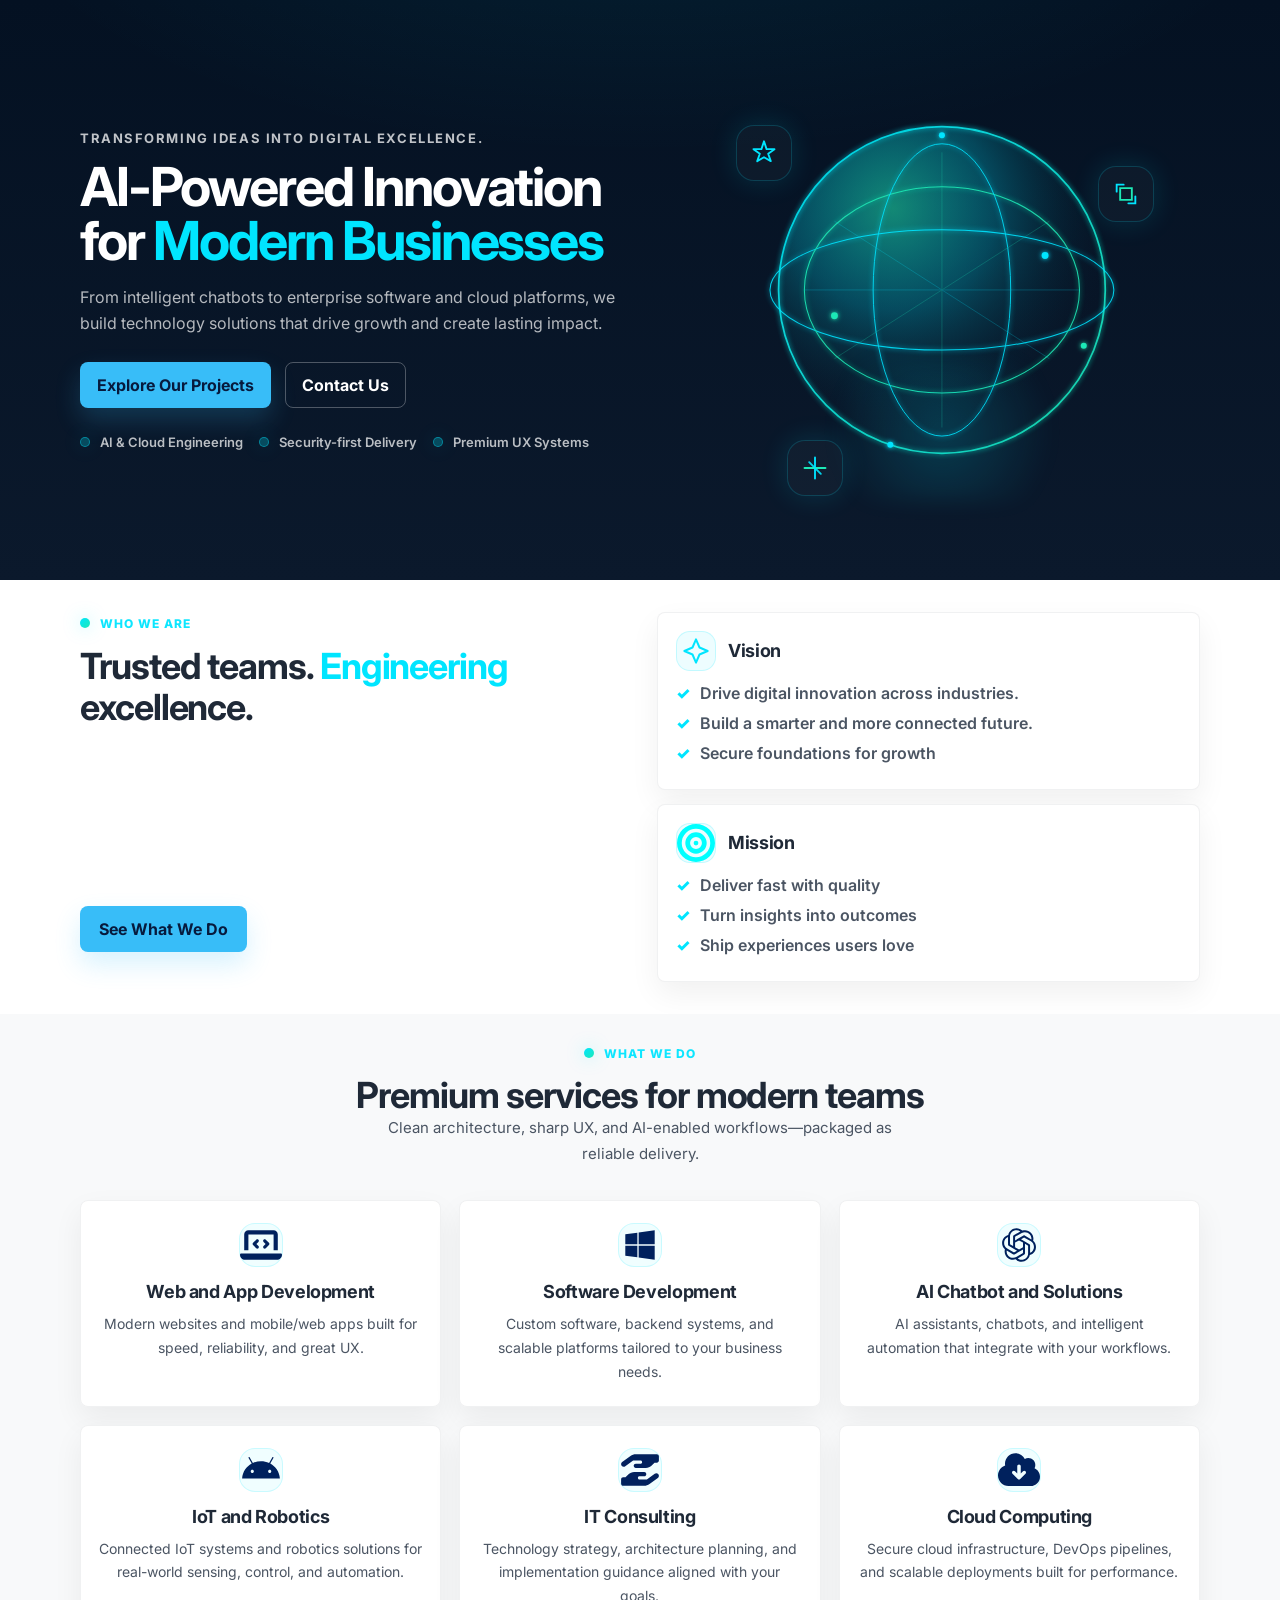
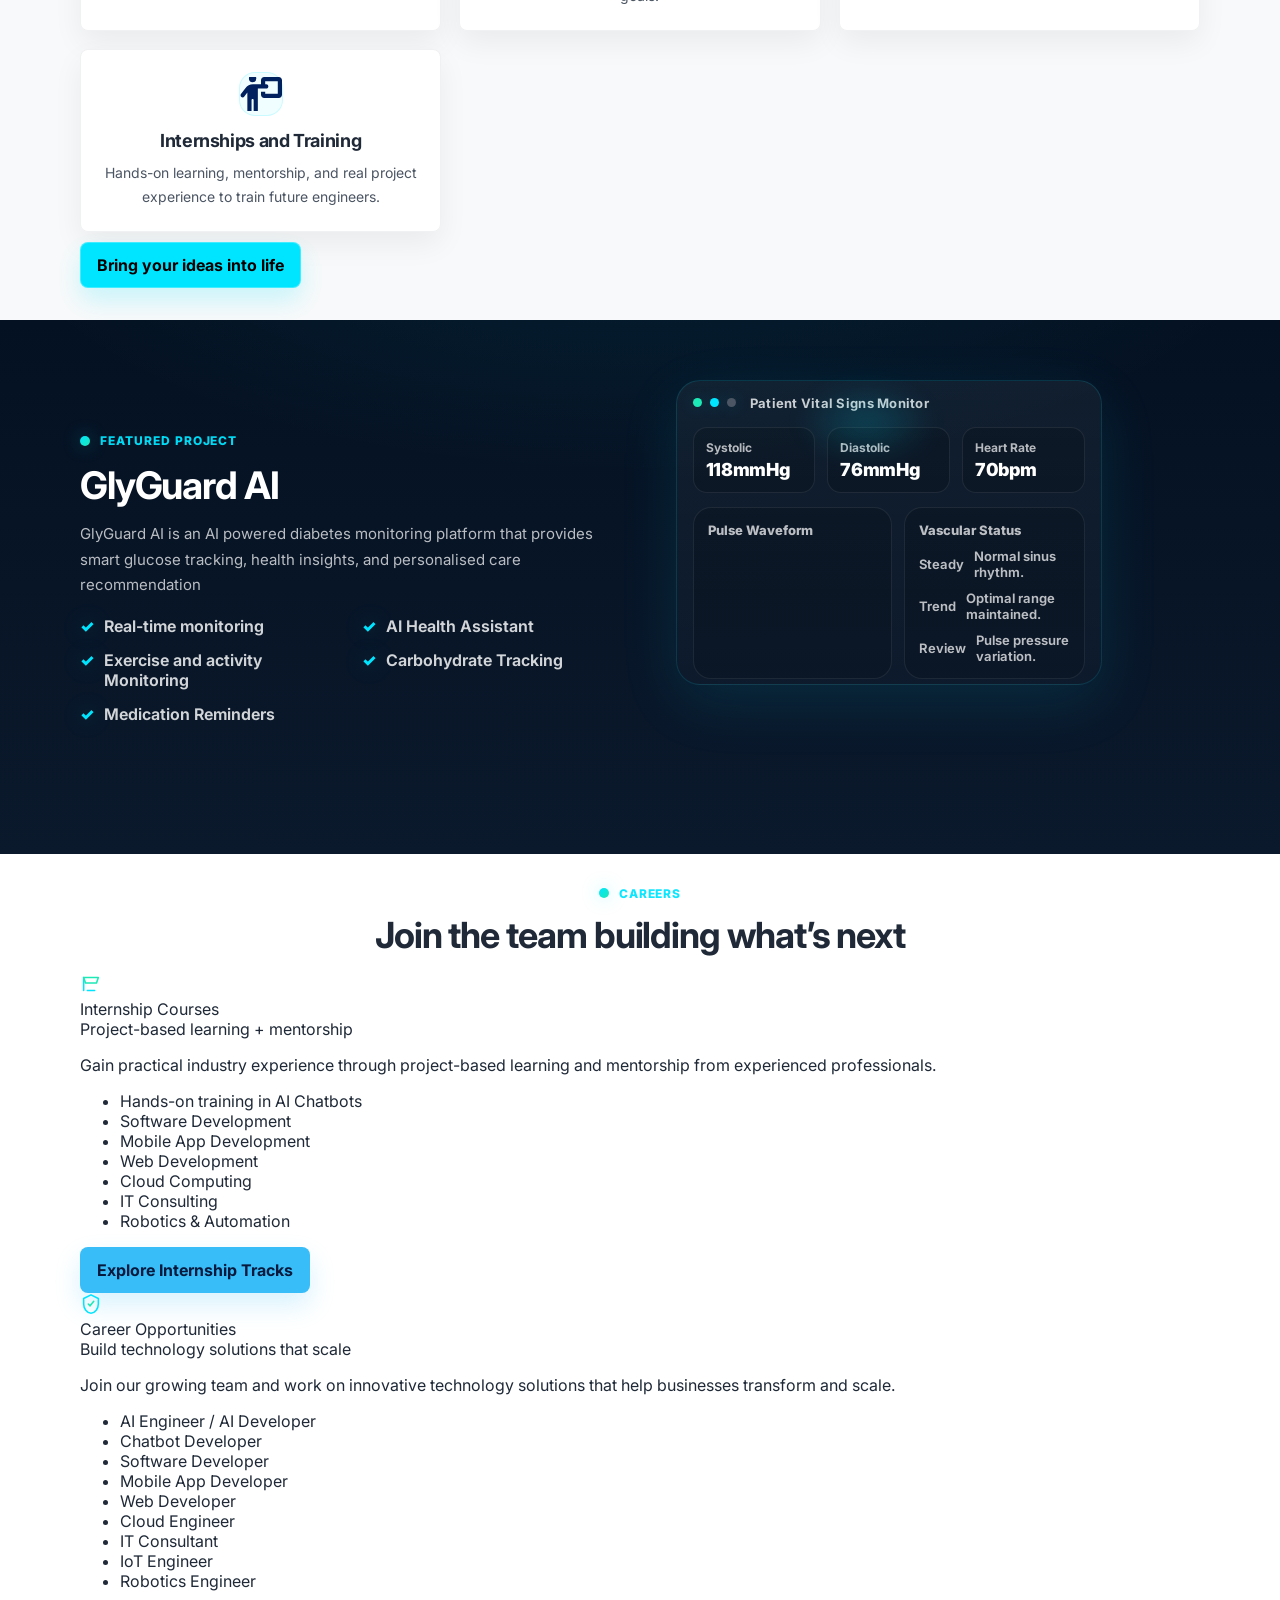
==== commit 0b59e0ed: "Update index.html" ====
--- a/index.html
+++ b/index.html
@@ -5,60 +5,30 @@
   <meta name="viewport" content="width=device-width, initial-scale=1.0" />
   <meta name="description" content="Technology-driven company — premium, clean, high-converting landing page." />
 
-<title>NovaTech — Innovation Platform</title>
+  <title>NovaTech — Innovation Platform</title>
 
   <!-- Fonts -->
   <link rel="preconnect" href="https://fonts.googleapis.com" />
   <link rel="preconnect" href="https://fonts.gstatic.com" crossorigin />
   <link href="https://fonts.googleapis.com/css2?family=Inter:wght@400;500;600;700;800&display=swap" rel="stylesheet" />
+  <link href="https://fonts.googleapis.com/css2?family=Orbitron:wght@500;600;700;800&display=swap" rel="stylesheet" />
 
   <link rel="stylesheet" href="./styles.css" />
 </head>
 <body>
-  <!-- Header -->
-  <header class="site-header section--dark" id="top">
-    <div class="container header-inner">
-      <!-- Mobile-first header: [Hamburger] [Logo placeholder] [Name] [Apply Now] -->
-      <nav class="nav" aria-label="Primary">
-        <button class="nav-toggle" type="button" aria-label="Open menu" aria-expanded="false">☰</button>
-
-        <!-- Desktop menu -->
-        <ul class="nav-links" role="list">
-          <li><a href="#home" class="nav-link">Home</a></li>
-          <li><a href="#about" class="nav-link">About Us</a></li>
-          <li><a href="#services" class="nav-link">Services</a></li>
-          <li><a href="#projects" class="nav-link">Projects</a></li>
-          <li><a href="#careers" class="nav-link">Career</a></li>
-          <li><a href="#contact" class="nav-link">Contact</a></li>
-        </ul>
-      </nav>
-
-      <a class="brand" href="#home" aria-label="MPSD Trinity Technologies Home">
-        <img class="brand-logo-img" src="logo.png" alt="NSPD Trinity Academy logo" />
-
-        <span class="brand-name">
-          <span class="brand-line brand-line--primary">MPSD Trinity</span>
-          <span class="brand-line brand-line--secondary">Technologies</span>
-        </span>
-      </a>
-
-
-      <a class="btn btn--primary btn--header" href="#apply">Apply Now</a>
-    </div>
-  </header>
-
+  <!-- Shared Header -->
+  <div data-include="navbar"></div>
 
   <!-- Hero -->
   <section class="section section--dark" id="home">
     <div class="container hero">
       <div class="hero-left">
-        <div class="kicker">Technology-driven. Human-centered.</div>
+        <div class="kicker">Transforming Ideas into Digital Excellence.</div>
         <h1 class="hero-title">
-          Build the next wave of <span class="accent">Innovation</span>
+          AI-Powered Innovation for <span class="accent">Modern Businesses</span>
         </h1>
         <p class="hero-subtitle">
-          We design and deliver high-performance digital platforms—AI-ready, secure by default, and built to scale.
-        </p>
+From intelligent chatbots to enterprise software and cloud platforms, we build technology solutions that drive growth and create lasting impact.        </p>
 
         <div class="hero-actions">
           <a class="btn btn--primary" href="#projects">Explore Our Projects</a>
@@ -183,8 +153,8 @@
             <h3 class="info-card-title">Vision</h3>
           </div>
           <ul class="check-list">
-            <li><span class="check">✓</span>Design systems that scale</li>
-            <li><span class="check">✓</span>AI-ready products by default</li>
+            <li><span class="check">✓</span>Drive digital innovation across industries.</li>
+            <li><span class="check">✓</span>Build a smarter and more connected future.</li>
             <li><span class="check">✓</span>Secure foundations for growth</li>
           </ul>
         </div>
@@ -192,11 +162,10 @@
         <div class="info-card">
           <div class="info-card-top">
             <div class="line-icon" aria-hidden="true">
-              <svg width="28" height="28" viewBox="0 0 24 24" fill="none" xmlns="http://www.w3.org/2000/svg">
-                <path d="M4 19V5" stroke="#1DE9B6" stroke-width="1.7" stroke-linecap="round"/>
-                <path d="M4 5h16l-2 6H6l-2-6z" stroke="#00E5FF" stroke-width="1.7" stroke-linejoin="round"/>
-                <path d="M8 19h8" stroke="#00E5FF" stroke-width="1.7" stroke-linecap="round"/>
-              </svg>
+                   <svg xmlns="http://www.w3.org/2000/svg" viewBox="0 0 512 512">
+    <path fill="#00FFFF" d="M448 256a192 192 0 1 0 -384 0 192 192 0 1 0 384 0zM0 256a256 256 0 1 1 512 0 256 256 0 1 1 -512 0zm256 80a80 80 0 1 0 0-160 80 80 0 1 0 0 160zm0-224a144 144 0 1 1 0 288 144 144 0 1 1 0-288zM224 256a32 32 0 1 1 64 0 32 32 0 1 1 -64 0z"/>
+</svg>
+        
             </div>
             <h3 class="info-card-title">Mission</h3>
           </div>
@@ -221,77 +190,78 @@
         </p>
       </div>
 
-      <div class="grid-3 services-grid" role="list" aria-label="Services">
-        <div class="feature-card" role="listitem">
-          <div class="line-icon line-icon--c">
-            <svg width="28" height="28" viewBox="0 0 24 24" fill="none" xmlns="http://www.w3.org/2000/svg">
-              <path d="M4 7h16M7 4v16" stroke="#00E5FF" stroke-width="1.7" stroke-linecap="round"/>
-              <path d="M17 4v16" stroke="#1DE9B6" stroke-width="1.7" stroke-linecap="round"/>
-            </svg>
-          </div>
-          <h3 class="feature-title">AI Platform Engineering</h3>
-          <p class="feature-desc">Model-ready pipelines, data orchestration, and production-grade serving.</p>
-        </div>
-
-        <div class="feature-card" role="listitem">
-          <div class="line-icon line-icon--c">
-            <svg width="28" height="28" viewBox="0 0 24 24" fill="none" xmlns="http://www.w3.org/2000/svg">
-              <path d="M12 2l8 4v6c0 5-3.5 10-8 10S4 17 4 12V6l8-4z" stroke="#00E5FF" stroke-width="1.7" stroke-linejoin="round"/>
-              <path d="M9 12l2 2 4-5" stroke="#1DE9B6" stroke-width="1.7" stroke-linecap="round" stroke-linejoin="round"/>
-            </svg>
-          </div>
-          <h3 class="feature-title">Security & Compliance</h3>
-          <p class="feature-desc">Threat modeling, secure SDLC, and policy-aligned implementations.</p>
-        </div>
-
-        <div class="feature-card" role="listitem">
-          <div class="line-icon line-icon--c">
-            <svg width="28" height="28" viewBox="0 0 24 24" fill="none" xmlns="http://www.w3.org/2000/svg">
-              <path d="M3 12h18" stroke="#00E5FF" stroke-width="1.7" stroke-linecap="round"/>
-              <path d="M7 7h10" stroke="#1DE9B6" stroke-width="1.7" stroke-linecap="round"/>
-              <path d="M9 17h6" stroke="#00E5FF" stroke-width="1.7" stroke-linecap="round"/>
-            </svg>
-          </div>
-          <h3 class="feature-title">Cloud & DevOps</h3>
-          <p class="feature-desc">Scalable infrastructure, observability, and automation for velocity.</p>
-        </div>
-
-        <div class="feature-card" role="listitem">
-          <div class="line-icon line-icon--c">
-            <svg width="28" height="28" viewBox="0 0 24 24" fill="none" xmlns="http://www.w3.org/2000/svg">
-              <path d="M7 7h10v10H7V7z" stroke="#00E5FF" stroke-width="1.7"/>
-              <path d="M4 10V4h6" stroke="#1DE9B6" stroke-width="1.7" stroke-linecap="round"/>
-              <path d="M20 14v6h-6" stroke="#00E5FF" stroke-width="1.7" stroke-linecap="round"/>
-            </svg>
-          </div>
-          <h3 class="feature-title">Product UX Systems</h3>
-          <p class="feature-desc">Design tokens, component libraries, and conversion-focused UX.</p>
-        </div>
-
-        <div class="feature-card" role="listitem">
-          <div class="line-icon line-icon--c">
-            <svg width="28" height="28" viewBox="0 0 24 24" fill="none" xmlns="http://www.w3.org/2000/svg">
-              <path d="M12 3a9 9 0 0 0 0 18" stroke="#00E5FF" stroke-width="1.7" stroke-linecap="round"/>
-              <path d="M12 3a9 9 0 0 1 0 18" stroke="#1DE9B6" stroke-width="1.7" stroke-linecap="round"/>
-              <path d="M12 12l4-4" stroke="#1DE9B6" stroke-width="1.7" stroke-linecap="round"/>
-            </svg>
-          </div>
-          <h3 class="feature-title">Data & Analytics</h3>
-          <p class="feature-desc">Real-time dashboards, pipelines, and decision intelligence.</p>
-        </div>
-
-        <div class="feature-card" role="listitem">
-          <div class="line-icon line-icon--c">
-            <svg width="28" height="28" viewBox="0 0 24 24" fill="none" xmlns="http://www.w3.org/2000/svg">
-              <path d="M4 16l4-4 4 4 8-8" stroke="#00E5FF" stroke-width="1.7" stroke-linecap="round" stroke-linejoin="round"/>
-              <path d="M20 8v4h-4" stroke="#1DE9B6" stroke-width="1.7" stroke-linecap="round" stroke-linejoin="round"/>
-            </svg>
-          </div>
-          <h3 class="feature-title">Automation & Integrations</h3>
-          <p class="feature-desc">API-first systems, workflows, and seamless service integration.</p>
-        </div>
-      </div>
-    </div>
+        <div class="grid-3 services-grid" role="list" aria-label="Services">
+        	  <!-- 1. Web and app development -->
+        	  <div class="feature-card" role="listitem">
+         	  	 <div class="line-icon line-icon--c">
+         	  	    <svg xmlns="http://www.w3.org/2000/svg" viewBox="0 0 640 640"><path fill="rgb(0, 33, 93)" d="M64 160C64 124.7 92.7 96 128 96L512 96C547.3 96 576 124.7 576 160L576 400L512 400L512 160L128 160L128 400L64 400L64 160zM0 467.2C0 456.6 8.6 448 19.2 448L620.8 448C631.4 448 640 456.6 640 467.2C640 509.6 605.6 544 563.2 544L76.8 544C34.4 544 0 509.6 0 467.2zM281 273L250 304L281 335C290.4 344.4 290.4 359.6 281 368.9C271.6 378.2 256.4 378.3 247.1 368.9L199.1 320.9C189.7 311.5 189.7 296.3 199.1 287L247.1 239C256.5 229.6 271.7 229.6 281 239C290.3 248.4 290.4 263.6 281 272.9zM393 239L441 287C450.4 296.4 450.4 311.6 441 320.9L393 368.9C383.6 378.3 368.4 378.3 359.1 368.9C349.8 359.5 349.7 344.3 359.1 335L390.1 304L359.1 273C349.7 263.6 349.7 248.4 359.1 239.1C368.5 229.8 383.7 229.7 393 239.1z"/></svg>
+         	  	 </div>
+         	    <h3 class="feature-title">Web and App Development</h3>
+        	    <p class="feature-desc">Modern websites and mobile/web apps built for speed, reliability, and great UX.</p>
+        	  </div>
+
+        	  <!-- 2. Software development -->
+        	  <div class="feature-card" role="listitem">
+        	    <div class="line-icon line-icon--c">
+        	     <svg xmlns="http://www.w3.org/2000/svg" viewBox="0 0 640 640"><path fill="rgb(0, 33, 93)" d="M96 157.7L279.6 132.4L279.6 309.8L96 309.8L96 157.7zM96 482.3L279.6 507.6L279.6 332.4L96 332.4L96 482.3zM299.8 510.3L544 544L544 332.4L299.8 332.4L299.8 510.3zM299.8 129.7L299.8 309.8L544 309.8L544 96L299.8 129.7z"/></svg>
+        	    </div>
+        	    <h3 class="feature-title">Software Development</h3>
+        	    <p class="feature-desc">Custom software, backend systems, and scalable platforms tailored to your business needs.</p>
+        	  </div>
+
+        	  <!-- 3. AI chatbot and solutions -->
+        	  <div class="feature-card" role="listitem">
+        	    <div class="line-icon line-icon--c">
+        	      <svg xmlns="http://www.w3.org/2000/svg" viewBox="0 0 640 640"><path fill="rgb(0, 33, 93)" d="M260.4 249.8L260.4 201.2C260.4 197.1 261.9 194 265.5 192L363.3 135.7C376.6 128 392.5 124.4 408.9 124.4C470.3 124.4 509.3 172 509.3 222.7C509.3 226.3 509.3 230.4 508.8 234.5L407.3 175.1C401.2 171.5 395 171.5 388.9 175.1L260.4 249.8zM488.7 439.2L488.7 323C488.7 315.8 485.6 310.7 479.5 307.1L351 232.4L393 208.3C396.6 206.3 399.7 206.3 403.2 208.3L501 264.7C529.2 281.1 548.1 315.9 548.1 349.7C548.1 388.6 525.1 424.5 488.7 439.3L488.7 439.3zM230.2 336.8L188.2 312.2C184.6 310.2 183.1 307.1 183.1 303L183.1 190.4C183.1 135.6 225.1 94.1 281.9 94.1C303.4 94.1 323.4 101.3 340.3 114.1L239.4 172.5C233.3 176.1 230.2 181.2 230.2 188.4L230.2 336.9L230.2 336.9zM320.6 389L260.4 355.2L260.4 283.5L320.6 249.7L380.8 283.5L380.8 355.2L320.6 389zM359.3 544.7C337.8 544.7 317.8 537.5 300.9 524.7L401.8 466.3C407.9 462.7 411 457.6 411 450.4L411 301.9L453.5 326.5C457.1 328.5 458.6 331.6 458.6 335.7L458.6 448.3C458.6 503.1 416.1 544.6 359.3 544.6L359.3 544.6zM237.8 430.5L140.1 374.2C111.9 357.8 93 323 93 289.2C93 249.8 116.6 214.4 152.9 199.6L152.9 316.3C152.9 323.5 156 328.6 162.1 332.2L290.1 406.4L248.1 430.5C244.5 432.5 241.4 432.5 237.9 430.5zM232.2 514.5C174.3 514.5 131.8 471 131.8 417.2C131.8 413.1 132.3 409 132.8 404.9L233.7 463.3C239.8 466.9 246 466.9 252.1 463.3L380.6 389.1L380.6 437.7C380.6 441.8 379.1 444.9 375.5 446.9L277.7 503.2C264.4 510.9 248.5 514.5 232.1 514.5L232.1 514.5zM359.2 575.4C421.2 575.4 472.9 531.4 484.6 473C541.9 458.1 578.8 404.4 578.8 349.6C578.8 313.8 563.4 278.9 535.8 253.9C538.4 243.1 539.9 232.4 539.9 221.6C539.9 148.4 480.5 93.6 411.9 93.6C398.1 93.6 384.8 95.6 371.5 100.3C348.5 77.8 316.7 63.4 281.9 63.4C219.9 63.4 168.2 107.4 156.5 165.8C99.2 180.6 62.3 234.4 62.3 289.2C62.3 325 77.7 359.9 105.3 384.9C102.7 395.7 101.2 406.4 101.2 417.2C101.2 490.4 160.6 545.2 229.2 545.2C243 545.2 256.3 543.2 269.6 538.5C292.6 561 324.4 575.4 359.2 575.4z"/></svg>
+
+        	    </div>
+        	    <h3 class="feature-title">AI Chatbot and Solutions</h3>
+        	    <p class="feature-desc">AI assistants, chatbots, and intelligent automation that integrate with your workflows.</p>
+        	  </div>
+
+        	  <!-- 4. IoT and robotics -->
+        	  <div class="feature-card" role="listitem">
+        	    <div class="line-icon line-icon--c">
+        	      <svg xmlns="http://www.w3.org/2000/svg" viewBox="0 0 640 640"><path fill="rgb(0, 33, 93)" d="M452.5 317.9C465.8 317.9 476.5 328.6 476.5 341.9C476.5 355.2 465.8 365.9 452.5 365.9C439.2 365.9 428.5 355.2 428.5 341.9C428.5 328.6 439.2 317.9 452.5 317.9zM187.4 317.9C200.7 317.9 211.4 328.6 211.4 341.9C211.4 355.2 200.7 365.9 187.4 365.9C174.1 365.9 163.4 355.2 163.4 341.9C163.4 328.6 174.1 317.9 187.4 317.9zM461.1 221.4L509 138.4C509.8 137.3 510.3 136 510.5 134.6C510.7 133.2 510.7 131.9 510.4 130.5C510.1 129.1 509.5 127.9 508.7 126.8C507.9 125.7 506.9 124.8 505.7 124.1C504.5 123.4 503.2 123 501.8 122.8C500.4 122.6 499.1 122.8 497.8 123.2C496.5 123.6 495.3 124.3 494.2 125.1C493.1 125.9 492.3 127.1 491.7 128.3L443.2 212.4C404.4 195 362.4 186 319.9 186C277.4 186 235.4 195 196.6 212.4L148.2 128.4C147.6 127.2 146.7 126.1 145.7 125.2C144.7 124.3 143.4 123.7 142.1 123.3C140.8 122.9 139.4 122.8 138.1 122.9C136.8 123 135.4 123.5 134.2 124.2C133 124.9 132 125.8 131.2 126.9C130.4 128 129.8 129.3 129.5 130.6C129.2 131.9 129.2 133.3 129.4 134.7C129.6 136.1 130.2 137.3 130.9 138.5L178.8 221.5C96.5 266.2 40.2 349.5 32 448L608 448C599.8 349.5 543.5 266.2 461.1 221.4z"/></svg>
+
+        	    </div>
+        	    <h3 class="feature-title">IoT and Robotics</h3>
+        	    <p class="feature-desc">Connected IoT systems and robotics solutions for real-world sensing, control, and automation.</p>
+        	  </div>
+
+        	  <!-- 5. IT consulting -->
+        	  <div class="feature-card" role="listitem">
+        	    <div class="line-icon line-icon--c">
+        	    <svg xmlns="http://www.w3.org/2000/svg" viewBox="0 0 640 640"><path fill="rgb(0, 33, 93)" d="M498.8 250.5L541.3 208L576 208C593.7 208 608 193.7 608 176L608 112C608 94.3 593.7 80 576 80L255.6 80C226.6 80 198.3 89.3 174.9 106.5L48.3 199.8C30.5 212.9 26.7 237.9 39.8 255.7C52.9 273.5 77.9 277.3 95.7 264.2L215.4 176L328 176C341.3 176 352 186.7 352 200C352 213.3 341.3 224 328 224L256 224C238.3 224 224 238.3 224 256C224 273.7 238.3 288 256 288L408.2 288C442.1 288 474.7 274.5 498.7 250.5zM141.3 389.5L98.7 432L64 432C46.3 432 32 446.3 32 464L32 528C32 545.7 46.3 560 64 560L384.5 560C413.5 560 441.8 550.7 465.2 533.5L591.8 440.2C609.6 427.1 613.4 402.1 600.3 384.3C587.2 366.5 562.2 362.7 544.4 375.8L424.6 464L312 464C298.7 464 288 453.3 288 440C288 426.7 298.7 416 312 416L384 416C401.7 416 416 401.7 416 384C416 366.3 401.7 352 384 352L231.8 352C197.9 352 165.3 365.5 141.3 389.5z"/></svg>
+        	    </div>
+        	    <h3 class="feature-title">IT Consulting</h3>
+        	    <p class="feature-desc">Technology strategy, architecture planning, and implementation guidance aligned with your goals.</p>
+        	  </div>
+
+        	  <!-- 6. Cloud computing -->
+        	  <div class="feature-card" role="listitem">
+        	    <div class="line-icon line-icon--c">
+        	     <svg xmlns="http://www.w3.org/2000/svg" viewBox="0 0 576 512"><path fill="rgb(0, 33, 93)" d="M144 480c-79.5 0-144-64.5-144-144 0-63.4 41-117.2 97.9-136.5-1.3-7.7-1.9-15.5-1.9-23.5 0-79.5 64.5-144 144-144 55.4 0 103.5 31.3 127.6 77.1 14.2-8.3 30.8-13.1 48.4-13.1 53 0 96 43 96 96 0 15.7-3.8 30.6-10.5 43.7 44 20.3 74.5 64.7 74.5 116.3 0 70.7-57.3 128-128 128l-304 0zM377 313c9.4-9.4 9.4-24.6 0-33.9s-24.6-9.4-33.9 0l-31 31 0-102.1c0-13.3-10.7-24-24-24s-24 10.7-24 24l0 102.1-31-31c-9.4-9.4-24.6-9.4-33.9 0s-9.4 24.6 0 33.9l72 72c9.4 9.4 24.6 9.4 33.9 0l72-72z"/></svg>
+
+        	    </div>
+        	    <h3 class="feature-title">Cloud Computing</h3>
+        	    <p class="feature-desc">Secure cloud infrastructure, DevOps pipelines, and scalable deployments built for performance.</p>
+        	  </div>
+
+        	  <!-- 7. Internships and training -->
+        	  <div class="feature-card" role="listitem">
+        	    <div class="line-icon line-icon--c">
+        	      <svg xmlns="http://www.w3.org/2000/svg" viewBox="0 0 640 512"><!--!Font Awesome Free v7.2.0 by @fontawesome - https://fontawesome.com License - https://fontawesome.com/license/free Copyright 2026 Fonticons, Inc.--><path fill="rgb(0, 33, 93)" d="M192 80a56 56 0 1 0 0-112 56 56 0 1 0 0 112zM176 512l0-160c0-8.8 7.2-16 16-16s16 7.2 16 16l0 160c0 17.7 14.3 32 32 32s32-14.3 32-32l0-336 128 0c17.7 0 32-14.3 32-32s-14.3-32-32-32l-16 0 0-48 192 0 0 192-192 0 0-32-64 0 0 48c0 26.5 21.5 48 48 48l224 0c26.5 0 48-21.5 48-48l0-224c0-26.5-21.5-48-48-48L368 0c-26.5 0-48 21.5-48 48l0 64-122.7 0c-45.6 0-88.5 21.6-115.6 58.2L14.3 260.9c-10.5 14.2-7.6 34.2 6.6 44.8s34.2 7.6 44.8-6.6L112 236.7 112 512c0 17.7 14.3 32 32 32s32-14.3 32-32z"/></svg>
+
+        	    </div>
+        	    <h3 class="feature-title">Internships and Training</h3>
+        	    <p class="feature-desc">Hands-on learning, mentorship, and real project experience to train future engineers.</p>
+        	  </div> 
+            
+      </div>
+           <centre>     <a class="btn btn--primary" href="./contact.html" style="margin-top: 10px; background: var(--cyan); color: black; border-color: rgba(255,255,255,0.25); box-shadow: 0 12px 26px rgba(0,229,255,0.20);">Bring your ideas into life</a>
+
+           </centre>    </div>
   </section>
 
   <!-- Featured Project -->
@@ -299,21 +269,22 @@
     <div class="container project">
       <div class="project-left">
         <div class="section-label"><span class="accent-dot"></span> Featured Project</div>
-        <h2 class="section-title">A polished control layer for AI operations</h2>
-        <p class="body body--light">
-          A modern dashboard experience that turns complex telemetry into actionable insights—fast.
+        <h2 class="section-title">GlyGuard AI</h2>
+        <p class="body body--light">GlyGuard AI is an AI powered diabetes  monitoring platform that provides smart glucose tracking, health insights, and personalised care recommendation 
         </p>
 
         <div class="bullet-grid" role="list" aria-label="Project benefits">
           <div class="bullet-item"><span class="check check--glow">✓</span>Real-time monitoring</div>
-          <div class="bullet-item"><span class="check check--glow">✓</span>Role-based access</div>
-          <div class="bullet-item"><span class="check check--glow">✓</span>Audit-ready logs</div>
-          <div class="bullet-item"><span class="check check--glow">✓</span>Automated incident triage</div>
+          <div class="bullet-item"><span class="check check--glow">✓</span>AI Health Assistant</div>
+          <div class="bullet-item"><span class="check check--glow">✓</span>Exercise and activity Monitoring </div>
+          <div class="bullet-item"><span class="check check--glow">✓</span>Carbohydrate Tracking</div>
+          <div class="bullet-item"><span class="check check--glow">✓</span>Medication Reminders</div>
+
         </div>
 
         <div class="project-actions">
-          <a class="btn btn--primary" href="#apply">Request a Demo</a>
-        </div>
+        </div>
+
       </div>
 
       <div class="project-right" aria-label="Product mockup">
@@ -323,44 +294,59 @@
               <span class="dot" style="background:#1DE9B6"></span>
               <span class="dot" style="background:#00E5FF"></span>
               <span class="dot" style="background:#4B5563"></span>
-              <div class="mockup-title">Ops Dashboard</div>
+              <div class="mockup-title">Patient Vital Signs Monitor</div>
+
             </div>
             <div class="mockup-body">
               <div class="dash-row">
                 <div class="metric">
-                  <div class="metric-label">Throughput</div>
-                  <div class="metric-value">1.28×</div>
+                  <div class="metric-label metric-label--glow">Systolic</div>
+                  <div class="metric-value metric-value--blood">118<span class="metric-unit">mmHg</span></div>
                 </div>
                 <div class="metric">
-                  <div class="metric-label">Latency</div>
-                  <div class="metric-value">92ms</div>
+                  <div class="metric-label metric-label--glow">Diastolic</div>
+                  <div class="metric-value metric-value--blood">76<span class="metric-unit">mmHg</span></div>
                 </div>
                 <div class="metric">
-                  <div class="metric-label">Uptime</div>
-                  <div class="metric-value">99.97%</div>
-                </div>
+                  <div class="metric-label metric-label--glow">Heart Rate</div>
+                  <div class="metric-value metric-value--blood">70<span class="metric-unit">bpm</span></div>
+                </div>
+
               </div>
 
               <div class="dash-panels">
-                <div class="panel panel--chart">
-                  <div class="panel-title">Signals</div>
-                  <div class="spark">
-                    <span></span><span></span><span></span><span></span><span></span><span></span><span></span>
+                <div class="panel panel--chart panel--vitals" aria-label="Pulse waveform">
+                  <div class="panel-title panel-title--teal">Pulse Waveform</div>
+                  <div class="pulse-bars" aria-hidden="true">
+                    <span></span><span></span><span></span><span></span><span></span><span></span><span></span><span></span><span></span><span></span>
                   </div>
                 </div>
-                <div class="panel panel--list">
-                  <div class="panel-title">Incidents</div>
-                  <ul class="panel-list" role="list">
-                    <li><span class="pill pill--good">Resolved</span> Build pipeline</li>
-                    <li><span class="pill pill--warn">Investigating</span> Token spikes</li>
-                    <li><span class="pill pill--bad">Action</span> Alert routing</li>
+                <div class="panel panel--list panel--vascular" aria-label="Vascular status">
+                  <div class="panel-title panel-title--teal">Vascular Status</div>
+                  <ul class="panel-list panel-list--vascular" role="list">
+                    <li>
+                      <span class="v-pill v-pill--steady">Steady</span>
+                      <span class="v-text">Normal sinus rhythm.</span>
+                    </li>
+                    <li>
+                      <span class="v-pill v-pill--trend">Trend</span>
+                      <span class="v-text">Optimal range maintained.</span>
+                    </li>
+                    <li>
+                      <span class="v-pill v-pill--review">Review</span>
+                      <span class="v-text">Pulse pressure variation.</span>
+                    </li>
                   </ul>
                 </div>
               </div>
-            </div>
-          </div>
-
-          <div class="mockup phone" aria-hidden="true">
+
+            </div>
+
+            <div class="mockup-frame-mark" aria-hidden="true">CardioPulse CP-200</div>
+          </div>
+
+
+          <!-- <div class="mockup phone" aria-hidden="true">
             <div class="phone-notch"></div>
             <div class="phone-screen">
               <div class="phone-head">AI Status</div>
@@ -379,7 +365,7 @@
                 <div class="mini-card">Latency under target</div>
               </div>
             </div>
-          </div>
+          </div> -->
 
           <div class="mockup-glow" aria-hidden="true"></div>
         </div>
@@ -387,50 +373,7 @@
     </div>
   </section>
 
-  <!-- Achievements / Milestones -->
-  <section class="section section--light" id="milestones">
-    <div class="container milestones">
-      <div class="milestones-left">
-        <div class="section-label"><span class="accent-dot"></span> Achievements</div>
-        <h2 class="section-title section-title--dark">Milestones we’re building toward</h2>
-        <div class="milestone-list" role="list" aria-label="Current milestones">
-          <div class="milestone"><span class="check">✓</span>Launched AI-ready analytics dashboards</div>
-          <div class="milestone"><span class="check">✓</span>Reduced deployment time with automated pipelines</div>
-          <div class="milestone"><span class="check">✓</span>Implemented security baselines across services</div>
-          <div class="milestone"><span class="check">✓</span>Created a premium design system for product teams</div>
-        </div>
-
-        <div class="milestones-note body body--dark">
-          Outcomes matter: speed, reliability, and conversion-ready experiences.
-        </div>
-      </div>
-
-      <div class="milestones-right" role="list" aria-label="Future goals">
-        <div class="grid-5 goals-grid">
-          <div class="goal-card" role="listitem">
-            <div class="goal-icon" aria-hidden="true">⟡</div>
-            <div class="goal-text">Global rollouts</div>
-          </div>
-          <div class="goal-card" role="listitem">
-            <div class="goal-icon" aria-hidden="true">⌁</div>
-            <div class="goal-text">Edge optimization</div>
-          </div>
-          <div class="goal-card" role="listitem">
-            <div class="goal-icon" aria-hidden="true">⎔</div>
-            <div class="goal-text">Smart automation</div>
-          </div>
-          <div class="goal-card" role="listitem">
-            <div class="goal-icon" aria-hidden="true">∿</div>
-            <div class="goal-text">Privacy by design</div>
-          </div>
-          <div class="goal-card" role="listitem">
-            <div class="goal-icon" aria-hidden="true">⟢</div>
-            <div class="goal-text">Design velocity</div>
-          </div>
-        </div>
-      </div>
-    </div>
-  </section>
+
 
   <!-- Careers & Internships -->
   <section class="section section--light" id="careers">
@@ -440,206 +383,86 @@
         <h2 class="section-title section-title--dark">Join the team building what’s next</h2>
       </div>
 
-      <div class="two-cards">
-        <div class="career-card">
-          <div class="career-media" aria-hidden="true">
-            <!-- Lifestyle image placeholder (gradient + noise feel) -->
-            <div class="media-overlay"></div>
-          </div>
-          <div class="career-content">
-            <div class="career-title">Engineering Internships</div>
-            <div class="career-desc">Work with real product teams—ship features, learn fast, grow stronger.</div>
-            <a class="btn btn--primary" href="#apply">View Open Roles</a>
-          </div>
-        </div>
-
-        <div class="career-card">
-          <div class="career-media career-media--alt" aria-hidden="true">
-            <div class="media-overlay"></div>
-          </div>
-          <div class="career-content">
-            <div class="career-title">Product & UX Opportunities</div>
-            <div class="career-desc">Build design systems, craft conversion-focused experiences, and collaborate daily.</div>
-            <a class="btn btn--primary" href="#apply">Explore Careers</a>
+      <div class="career-two-col" aria-label="Internship and career opportunities">
+        <!-- Container 1: Internship Courses -->
+        <div class="career-glass-card" role="group" aria-label="Internship Courses">
+          <div class="career-card-head">
+            <div class="career-card-icon" aria-hidden="true">
+              <svg width="22" height="22" viewBox="0 0 24 24" fill="none" xmlns="http://www.w3.org/2000/svg">
+                <path d="M4 19V5" stroke="#00E5FF" stroke-width="1.7" stroke-linecap="round"/>
+                <path d="M4 5h16l-2 6H6l-2-6z" stroke="#1DE9B6" stroke-width="1.7" stroke-linejoin="round"/>
+                <path d="M8 19h8" stroke="#00E5FF" stroke-width="1.7" stroke-linecap="round"/>
+              </svg>
+            </div>
+            <div>
+              <div class="career-card-title">Internship Courses</div>
+              <div class="career-card-sub">Project-based learning + mentorship</div>
+            </div>
+          </div>
+
+          <p class="career-card-desc">Gain practical industry experience through project-based learning and mentorship from experienced professionals.</p>
+
+          <ul class="career-bullets" role="list">
+            <li><span class="career-bullet-dot" aria-hidden="true"></span>Hands-on training in AI Chatbots</li>
+            <li><span class="career-bullet-dot" aria-hidden="true"></span>Software Development</li>
+            <li><span class="career-bullet-dot" aria-hidden="true"></span>Mobile App Development</li>
+            <li><span class="career-bullet-dot" aria-hidden="true"></span>Web Development</li>
+            <li><span class="career-bullet-dot" aria-hidden="true"></span>Cloud Computing</li>
+            <li><span class="career-bullet-dot" aria-hidden="true"></span>IT Consulting</li>
+            <li><span class="career-bullet-dot" aria-hidden="true"></span>Robotics &amp; Automation</li>
+          </ul>
+
+          <div class="career-card-actions">
+            <a class="btn btn--primary" href="#apply">Explore Internship Tracks</a>
+          </div>
+        </div>
+
+        <!-- Container 2: Career Opportunities -->
+        <div class="career-glass-card career-glass-card--alt" role="group" aria-label="Career Opportunities">
+          <div class="career-card-head">
+            <div class="career-card-icon" aria-hidden="true">
+              <svg width="22" height="22" viewBox="0 0 24 24" fill="none" xmlns="http://www.w3.org/2000/svg">
+                <path d="M12 2l8 4v6c0 5-3.5 10-8 10S4 17 4 12V6l8-4z" stroke="#00E5FF" stroke-width="1.7" stroke-linejoin="round"/>
+                <path d="M9 12l2 2 4-5" stroke="#1DE9B6" stroke-width="1.7" stroke-linecap="round" stroke-linejoin="round"/>
+              </svg>
+            </div>
+            <div>
+              <div class="career-card-title">Career Opportunities</div>
+              <div class="career-card-sub">Build technology solutions that scale</div>
+            </div>
+          </div>
+
+          <p class="career-card-desc">Join our growing team and work on innovative technology solutions that help businesses transform and scale.</p>
+
+          <ul class="career-bullets" role="list">
+            <li><span class="career-bullet-dot" aria-hidden="true"></span>AI Engineer / AI Developer</li>
+            <li><span class="career-bullet-dot" aria-hidden="true"></span>Chatbot Developer</li>
+            <li><span class="career-bullet-dot" aria-hidden="true"></span>Software Developer</li>
+            <li><span class="career-bullet-dot" aria-hidden="true"></span>Mobile App Developer</li>
+            <li><span class="career-bullet-dot" aria-hidden="true"></span>Web Developer</li>
+            <li><span class="career-bullet-dot" aria-hidden="true"></span>Cloud Engineer</li>
+            <li><span class="career-bullet-dot" aria-hidden="true"></span>IT Consultant</li>
+            <li><span class="career-bullet-dot" aria-hidden="true"></span>IoT Engineer</li>
+            <li><span class="career-bullet-dot" aria-hidden="true"></span>Robotics Engineer</li>
+          </ul>
+
+          <div class="career-card-actions">
+            <a class="btn btn--ghost" href="#apply">Apply for Roles</a>
           </div>
         </div>
       </div>
     </div>
   </section>
 
-  <!-- Application + Contact -->
-  <section class="section section--light" id="contact">
-    <div class="container contact-wrap">
-      <div class="contact-grid">
-        <!-- Form -->
-        <div class="contact-panel">
-          <div class="section-label"><span class="accent-dot"></span> Application Form</div>
-          <h2 class="section-title section-title--dark">Apply in minutes</h2>
-          <p class="body body--dark" style="margin-top: -6px;">Tell us what you’re building toward.</p>
-
-          <form class="form" id="apply" action="#" method="post">
-            <div class="form-row">
-              <label class="field">
-                <span class="field-label">Full Name</span>
-                <input class="input" type="text" name="name" placeholder="Your name" required />
-              </label>
-              <label class="field">
-                <span class="field-label">Email</span>
-                <input class="input" type="email" name="email" placeholder="you@company.com" required />
-              </label>
-            </div>
-
-            <div class="form-row">
-              <label class="field">
-                <span class="field-label">Role</span>
-                <select class="input" name="role" required>
-                  <option value="">Select a role</option>
-                  <option>Engineering Internship</option>
-                  <option>Product & UX</option>
-                  <option>Data & Analytics</option>
-                  <option>Cloud / DevOps</option>
-                </select>
-              </label>
-
-              <label class="field">
-                <span class="field-label">Availability</span>
-                <select class="input" name="availability" required>
-                  <option value="">Select</option>
-                  <option>Immediate</option>
-                  <option>1–2 months</option>
-                  <option>3+ months</option>
-                </select>
-              </label>
-            </div>
-
-            <label class="field">
-              <span class="field-label">Upload Portfolio / CV</span>
-              <div class="upload">
-                <input class="upload-input" type="file" name="file" accept="image/*,.pdf" />
-                <div class="upload-ui">
-                  <div class="upload-icon" aria-hidden="true">⤓</div>
-                  <div>
-                    <div class="upload-title">Choose a file</div>
-                    <div class="upload-sub">PDF, PNG, or JPG</div>
-                  </div>
-                </div>
-              </div>
-            </label>
-
-            <label class="field">
-              <span class="field-label">Message</span>
-              <textarea class="input textarea" name="message" placeholder="What are you excited to work on?" rows="4"></textarea>
-            </label>
-
-            <button class="btn btn--primary btn--full" type="submit">Submit</button>
-
-            <div class="form-footnote">By submitting, you agree to be contacted about your application.</div>
-          </form>
-        </div>
-
-        <!-- Contact -->
-        <div class="contact-panel contact-panel--alt" aria-label="Contact information">
-          <div class="watermark" aria-hidden="true"></div>
-          <div class="section-label"><span class="accent-dot"></span> Contact</div>
-          <h2 class="section-title section-title--dark">Let’s build together</h2>
-          <p class="body body--dark">Reach out for partnerships, demos, or roles.</p>
-
-          <div class="contact-lines">
-            <div class="contact-line">
-              <span class="contact-icon" aria-hidden="true">✉</span>
-              <div>
-                <div class="contact-k">Email</div>
-                <div class="contact-v">hello@novatech.example</div>
-              </div>
-            </div>
-            <div class="contact-line">
-              <span class="contact-icon" aria-hidden="true">☎</span>
-              <div>
-                <div class="contact-k">Phone</div>
-                <div class="contact-v">+1 (555) 013-2025</div>
-              </div>
-            </div>
-            <div class="contact-line">
-              <span class="contact-icon" aria-hidden="true">⌖</span>
-              <div>
-                <div class="contact-k">Location</div>
-                <div class="contact-v">San Francisco • Remote-friendly</div>
-              </div>
-            </div>
-          </div>
-
-          <div class="social" aria-label="Social links">
-            <a class="social-btn s1" href="#" aria-label="Twitter">
-              <span aria-hidden="true">𝕏</span>
-            </a>
-            <a class="social-btn s2" href="#" aria-label="LinkedIn">
-              <span aria-hidden="true">in</span>
-            </a>
-            <a class="social-btn s3" href="#" aria-label="GitHub">
-              <span aria-hidden="true">⌂</span>
-            </a>
-            <a class="social-btn s4" href="#" aria-label="Dribbble">
-              <span aria-hidden="true">◍</span>
-            </a>
-          </div>
-
-          <div class="contact-cta">
-            <a class="btn btn--primary" href="#apply">Get Started</a>
-            <a class="btn btn--ghost" href="#projects">See the Dashboard</a>
-          </div>
-        </div>
-      </div>
-    </div>
-  </section>
-
-  <!-- Footer -->
-  <footer class="footer section--dark" aria-label="Footer">
-    <div class="container footer-inner">
-      <div class="footer-grid">
-        <div class="footer-col">
-          <div class="brand brand--footer">
-            <span class="brand-mark" aria-hidden="true">◆</span>
-            <span class="brand-name">MPSD Trinity Technologies</span>
-          </div>
-          <p class="footer-text">Premium engineering for AI-ready businesses.</p>
-        </div>
-
-        <div class="footer-col">
-          <div class="footer-title">Quick Links</div>
-          <ul class="footer-links" role="list">
-            <li><a href="#about">About Us</a></li>
-            <li><a href="#services">Services</a></li>
-            <li><a href="#projects">Projects</a></li>
-            <li><a href="#careers">Careers</a></li>
-          </ul>
-        </div>
-
-        <div class="footer-col">
-          <div class="footer-title">Services</div>
-          <ul class="footer-links" role="list">
-            <li><a href="#services">AI Platform Engineering</a></li>
-            <li><a href="#services">Security & Compliance</a></li>
-            <li><a href="#services">Cloud & DevOps</a></li>
-            <li><a href="#services">Product UX Systems</a></li>
-          </ul>
-        </div>
-
-        <div class="footer-col">
-          <div class="footer-title">Contact</div>
-          <div class="footer-text">hello@novatech.example</div>
-          <div class="footer-text">+1 (555) 013-2025</div>
-          <div class="footer-text">San Francisco • Remote</div>
-        </div>
-      </div>
-
-      <div class="footer-bottom">
-        <div class="footer-border" aria-hidden="true"></div>
-        <div class="copyright">© <span id="year"></span> MPSD Trinity Technologies. All rights reserved.</div>
-      </div>
-    </div>
-  </footer>
+
+
+
+  <!-- Shared Footer -->
+  <div data-include="footer"></div>
 
   <script src="./script.js"></script>
 </body>
 </html>
 
+
+
